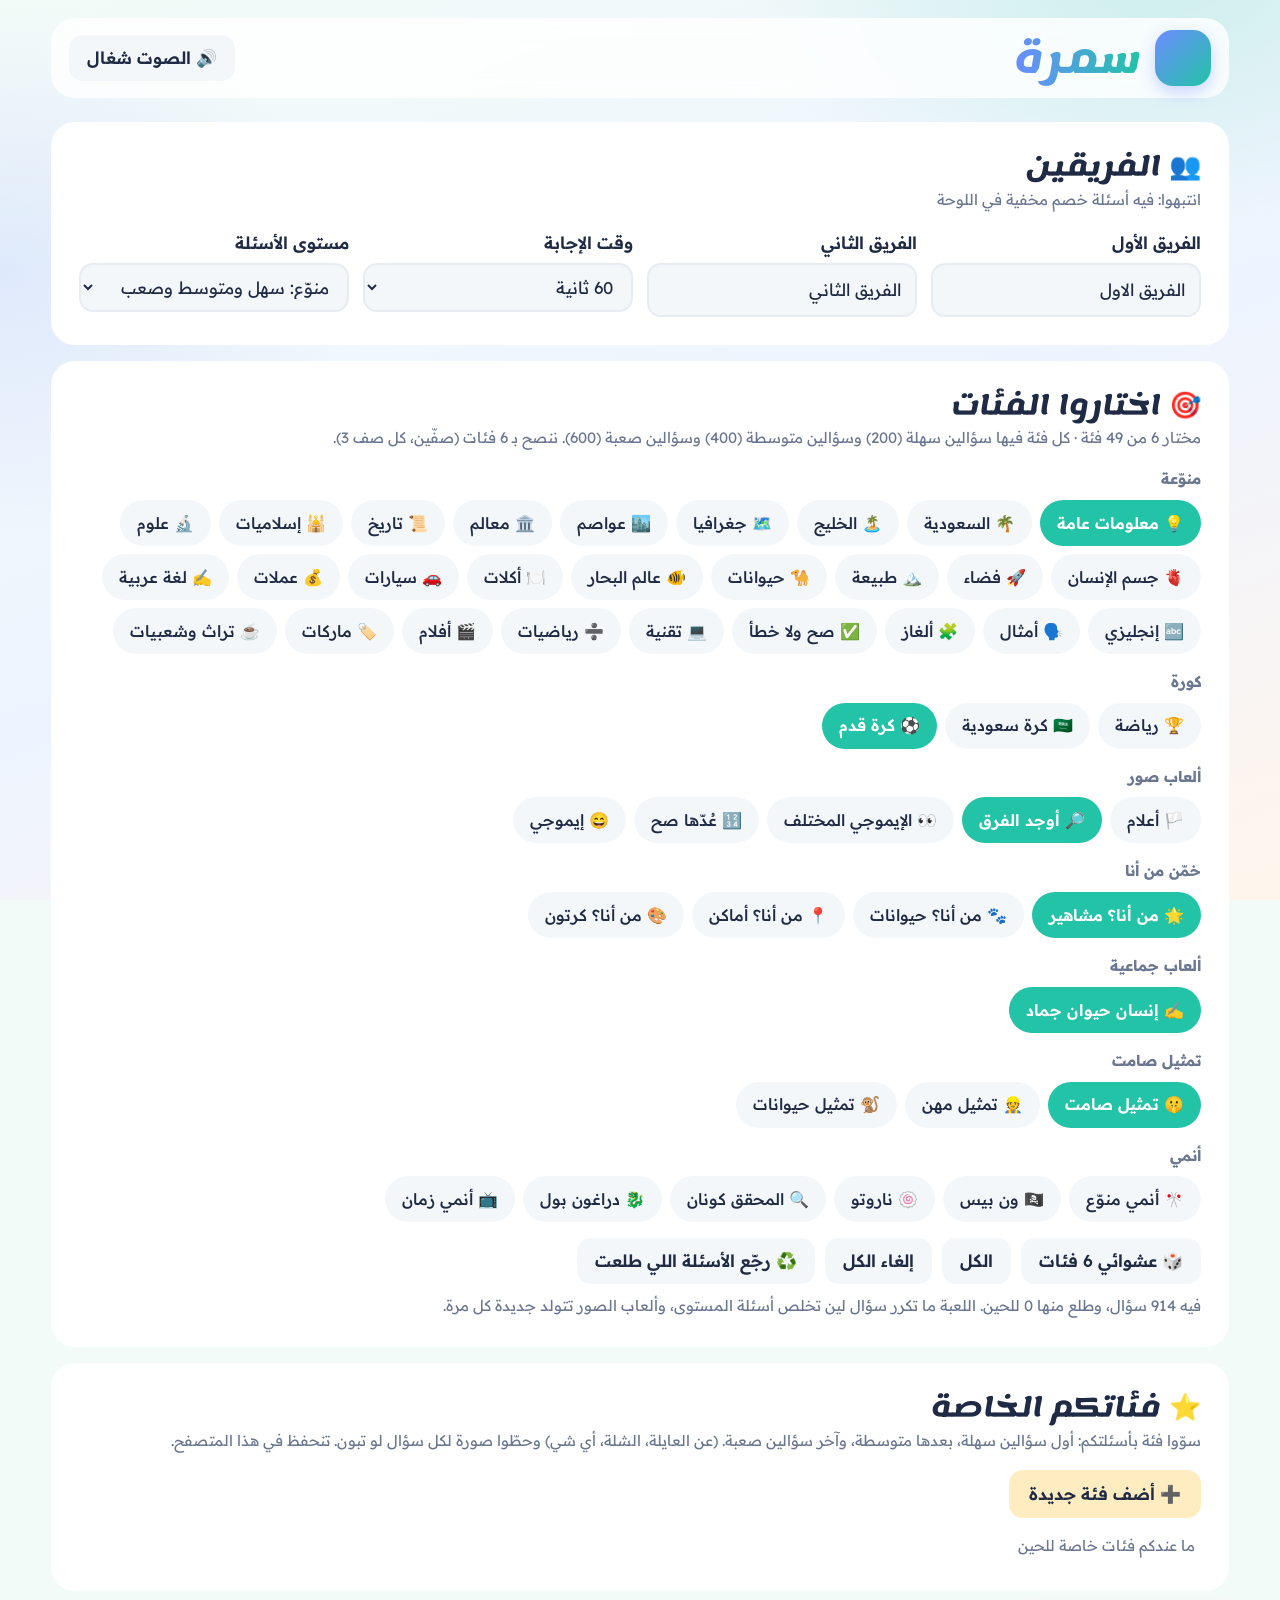
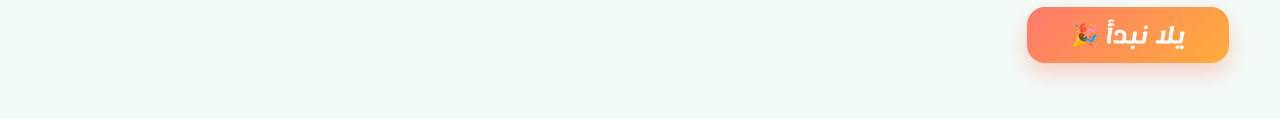
==== index.html @ 72ea4ed2 "Add files via upload" ====
<!DOCTYPE html>
<html lang="ar" dir="rtl">
<head>
<meta charset="utf-8">
<meta name="viewport" content="width=device-width, initial-scale=1">
<title>سمرة</title>
<link rel="preconnect" href="https://fonts.googleapis.com">
<link href="https://fonts.googleapis.com/css2?family=Lemonada:wght@500;600;700&family=Readex+Pro:wght@400;500;600;700&display=swap" rel="stylesheet">
<link rel="stylesheet" href="style.css">
<script src="questions.js"></script>
</head>
<body>
<header>
  <div class="top">
    <div class="logo"><span class="moon" aria-hidden="true"></span><div><h1>سمرة</h1><small></small></div></div>
    <div class="row"><button class="ghost" id="mute">🔊 الصوت شغال</button><button class="ghost hide" id="newBtn">لعبة جديدة</button></div>
  </div>
  
</header>

<main>
  <section id="setup">
    <div class="panel">
      <h2>👥 الفريقين</h2>
      <p class="hint"> انتبهوا: فيه أسئلة خصم مخفية في اللوحة </p>
      <div class="grid3">
        <div><label for="tA">الفريق الأول</label><input type="text" id="tA" value="الفريق الاول" maxlength="24"></div>
        <div><label for="tB">الفريق الثاني</label><input type="text" id="tB" value="الفريق الثاني" maxlength="24"></div>
        <div><label for="tm">وقت الإجابة</label>
          <select id="tm"><option value="30">30 ثانية</option><option value="45">45 ثانية</option><option value="60" selected>60 ثانية</option><option value="90">90 ثانية</option></select></div>
        <div><label for="lv">مستوى الأسئلة</label>
          <select id="lv"><option value="mix" selected>منوّع: سهل ومتوسط وصعب</option><option value="easy">أغلبه سهل (للصغار)</option><option value="hard">أغلبه صعب (للمحترفين)</option></select></div>
      </div>
    </div>
    <div class="panel">
      <h2>🎯 اختاروا الفئات</h2>
      <p class="hint" id="catHint"></p>
      <div id="chips"></div>
      <div class="row" style="margin-top:16px"><button class="soft" id="rnd">🎲 عشوائي 6 فئات</button><button class="soft" id="all">الكل</button><button class="soft" id="none">إلغاء الكل</button><button class="soft" id="resetSeen">♻️ رجّع الأسئلة اللي طلعت</button></div>
      <p class="note" id="seenNote" style="margin:10px 0 0"></p>
    </div>
    <div class="panel">
      <h2>⭐ فئاتكم الخاصة</h2>
      <p class="hint">سوّوا فئة بأسئلتكم: أول سؤالين سهلة، بعدها متوسطة، وآخر سؤالين صعبة.  (عن العايلة، الشلة، أي شي) وحطّوا صورة لكل سؤال لو تبون. تنحفظ في هذا المتصفح.</p>
      <details id="cfWrap"><summary>➕ أضف فئة جديدة</summary>
        <form class="cf" id="cf">
          <div class="grid3">
            <div><label for="cfn">اسم الفئة</label><input type="text" id="cfn" maxlength="24" placeholder="مثلاً: أسئلة العايلة"></div>
            <div><label for="cfe">إيموجي الفئة (اختياري)</label><input type="text" id="cfe" maxlength="4" placeholder="⭐"></div>
          </div>
          <div id="cfRows"></div>
          <div class="row"><button class="go" style="font-size:19px;padding:10px 28px" type="submit">احفظ الفئة</button><span class="note" id="cfErr"></span></div>
        </form>
      </details>
      <div class="mylist" id="mylist"></div>
    </div>
    <div class="row"><button class="go" id="start">يلا نبدأ 🎉</button><span class="note" id="err"></span></div>
  </section>

  <section id="game" class="hide">
    <div class="bar" id="bar"></div>
    <div class="board" id="board"></div>
    <div class="tools"><span id="left"></span><button class="soft" id="finish">🏁 إنهاء اللعبة وإعلان الفائز</button></div>
  </section>

  <section id="end" class="hide end"></section>
</main>

<div class="ov hide" id="ov" role="dialog" aria-modal="true" aria-labelledby="qt"><div class="qbox" id="qbox"></div></div>

<script>
{
const P=[200,200,400,400,600,600];
const LVN=['سهل','متوسط','صعب'];
const LVMAP={mix:[0,0,1,1,2,2],easy:[0,0,0,0,1,1],hard:[1,1,2,2,2,2]};
const COLORS=['--c1','--c2','--c3','--c4','--c5','--c6'];
const GROUPS=['منوّعة','كورة','ألعاب صور','خمّن من أنا','ألعاب جماعية','تمثيل صامت','أنمي','فئاتكم'];
const FIELDS=['إنسان','حيوان','نبات','جماد','بلاد'],FN=[[0,1,3],[0,1,2,3],[0,1,2,3,4]];
const AIDS={dbl:'دبل ×2',steal:'🦹 سرقة',call:'📞 صديق 60ث',search:'🔎 بحث 50ث',two:'جوابين'};
const AIDTIME={call:60,search:50};
const $=id=>document.getElementById(id);
const esc=s=>String(s??'').replace(/[&<>"']/g,c=>({'&':'&amp;','<':'&lt;','>':'&gt;','"':'&quot;',"'":'&#39;'}[c]));
const ls={get(k,d){try{const v=localStorage.getItem(k);return v==null?d:JSON.parse(v)}catch(e){return d}},set(k,v){try{localStorage.setItem(k,JSON.stringify(v));return true}catch(e){return false}},del(k){try{localStorage.removeItem(k)}catch(e){}}};

/* ===== الأصوات (يولّدها المتصفح، ما تحتاج ملفات) ===== */
let AC=null,muted=ls.get('samra-mute',false);
function tone(list){if(muted)return;try{AC=AC||new(window.AudioContext||window.webkitAudioContext)();if(AC.state==='suspended')AC.resume();
  for(const [f,t,d,type='sine',v=.2] of list){const o=AC.createOscillator(),g=AC.createGain(),s=AC.currentTime+t;
    o.type=type;o.frequency.value=f;g.gain.setValueAtTime(0,s);g.gain.linearRampToValueAtTime(v,s+.015);g.gain.exponentialRampToValueAtTime(.001,s+d);
    o.connect(g);g.connect(AC.destination);o.start(s);o.stop(s+d+.05)}}catch(e){}}
const SND={
  pick:[[660,0,.12,'triangle'],[990,.06,.12,'triangle']],
  tick:[[1250,0,.05,'square',.05]],
  steal:[[880,0,.14,'square',.1],[660,.16,.22,'square',.1]],
  out:[[420,0,.25,'sawtooth',.13],[320,.25,.25,'sawtooth',.13],[220,.5,.55,'sawtooth',.13]],
  reveal:[[523,0,.15],[659,.1,.15],[784,.2,.35]],
  ok:[[523,0,.15,'triangle',.25],[659,.12,.15,'triangle',.25],[784,.24,.15,'triangle',.25],[1047,.36,.5,'triangle',.25]],
  no:[[170,0,.55,'sawtooth',.14],[130,.12,.55,'sawtooth',.14]],
  miss:[[220,0,.18,'square',.08]],
  trap:[[300,0,.2,'square',.15],[200,.22,.2,'square',.15],[300,.44,.2,'square',.15],[150,.66,.5,'sawtooth',.15]],
  aid:[[740,0,.1],[988,.08,.25]],
  win:[[523,0,.18,'triangle',.25],[523,.2,.18,'triangle',.25],[523,.4,.18,'triangle',.25],[659,.6,.5,'triangle',.25],[587,1.1,.2,'triangle',.25],[659,1.3,.2,'triangle',.25],[784,1.5,.9,'triangle',.25]]
};
const play=k=>tone(SND[k]);
function muteUI(){$('mute').textContent=muted?'🔇 الصوت طافي':'🔊 الصوت شغال'}
$('mute').onclick=()=>{muted=!muted;ls.set('samra-mute',muted);muteUI();play('pick')};
muteUI();

/* ===== قصاصات الاحتفال ===== */
function confetti(n=90){
  if(matchMedia('(prefers-reduced-motion: reduce)').matches)return;
  const cs=['#ff5a5f','#ffc93c','#12b5a6','#7b5cff','#ff5fae','#2f9bff','#ff9f1c'];
  for(let i=0;i<n;i++){const d=document.createElement('i');d.className='confetti';
    d.style.left=Math.random()*100+'vw';d.style.background=cs[i%cs.length];
    d.style.setProperty('--x',(Math.random()*200-100)+'px');d.style.setProperty('--r',(Math.random()*900-450)+'deg');
    d.style.setProperty('--d',(1.8+Math.random()*1.6)+'s');d.style.animationDelay=Math.random()*.4+'s';
    document.body.appendChild(d);setTimeout(()=>d.remove(),4200)}
}

/* ===== ألعاب الصور (تتولد تلقائياً، ما تتكرر) ===== */
const rng=seed=>()=>{seed|=0;seed=seed+0x6D2B79F5|0;let t=Math.imul(seed^seed>>>15,1|seed);t=t+Math.imul(t^t>>>7,61|t)^t;return((t^t>>>14)>>>0)/4294967296};
const pickR=(r,a)=>a[Math.floor(r()*a.length)];
const shuffleR=(r,a)=>{a=a.slice();for(let i=a.length-1;i>0;i--){const j=Math.floor(r()*(i+1));[a[i],a[j]]=[a[j],a[i]]}return a};
const W=320,H=230;
function place(r,n,sz){const pts=[];let k=0;while(pts.length<n&&k<8000){k++;const s=sz[0]+r()*(sz[1]-sz[0]),x=s/2+4+r()*(W-s-8),y=s/2+4+r()*(H-s-8);
  if(pts.every(p=>Math.hypot(p.x-x,p.y-y)>(p.s+s)/2+2))pts.push({x,y,s})}return pts}
const emo=o=>o.hide?'':`<text x="${o.x.toFixed(1)}" y="${o.y.toFixed(1)}" font-size="${(o.s*(o.k||1)).toFixed(1)}" text-anchor="middle" dominant-baseline="central"${o.rot?` transform="rotate(${o.rot.toFixed(0)} ${o.x.toFixed(1)} ${o.y.toFixed(1)})"`:''}>${o.e}</text>`;
const SCENES=[
  {bg:'#bfe9ff',gr:'#8fd16a',e:['🌳','🌸','🐶','🐱','🎈','🏠','☀️','☁️','🚗','🦋','🍎','⚽','🐦','🌻','🚲','🍄','🐰','🌷']},
  {bg:'#7fd3f0',gr:'#f4d99b',e:['🐠','🐟','🐙','🦀','🐚','⭐','🐳','🦑','🐡','⚓','🐢','🦈','🪼','🐬']},
  {bg:'#ffe7c2',gr:'#f6c98a',e:['🍎','🍌','🍇','🍕','🍩','🧁','☕','🍪','🥕','🍉','🥚','🧀','🍔','🍓','🥐','🍋']},
  {bg:'#2b2253',gr:'#3d3170',e:['🚀','🌙','⭐','🪐','👽','🛸','☄️','🌍','🛰️','✨','👨‍🚀','🌟']},
  {bg:'#fff3d6',gr:'#f2d28c',e:['🐪','🌴','⛺','🦂','🌵','☀️','🦅','🏜️','🐫','🦎','🪨','🐐']}
];
function genDiff(seed,lvl){
  const r=rng(seed),sc=pickR(r,SCENES),c=[{n:10,sz:[36,48],d:3},{n:16,sz:[28,38],d:5},{n:24,sz:[21,29],d:7}][lvl];
  const pts=place(r,c.n+c.d,c.sz),objs=pts.slice(0,c.n).map(p=>({...p,e:pickR(r,sc.e)})),spare=pts.slice(c.n),right=objs.map(o=>({...o}));
  const types=lvl?['gone','swap','add','size']:['gone','swap','add'],diffs=[];
  for(const i of shuffleR(r,objs.map((_,i)=>i)).slice(0,c.d)){
    let t=pickR(r,types),o=right[i];
    if(t==='add'&&spare.length){const p=spare.pop(),n={...p,e:pickR(r,sc.e)};right.push(n);diffs.push({x:p.x,y:p.y,r:p.s*.65+10});continue}
    if(t==='add')t='swap';
    if(t==='gone')o.hide=true;
    else if(t==='size')o.k=r()<.5?1.55:.55;
    else{let e;do{e=pickR(r,sc.e)}while(e===o.e);o.e=e}
    diffs.push({x:o.x,y:o.y,r:o.s*.65+10});
  }
  const svg=(list,side)=>`<svg class="pic" data-side="${side}" viewBox="0 0 ${W} ${H}"><rect width="${W}" height="${H}" fill="${sc.bg}"/><rect y="${H*.72}" width="${W}" height="${H*.28}" fill="${sc.gr}"/>${list.map(emo).join('')}<g class="marks"></g></svg>`;
  return {type:'diff',n:c.d,diffs,L:svg(objs,'L'),R:svg(right,'R')};
}
const ODD=[
  [['🐶','🐱'],['🍎','🍌'],['⚽','🏀'],['🌞','🌙'],['🚗','🚌'],['🐸','🐢'],['🍓','🍇'],['🐟','🐦']],
  [['🍎','🍅'],['😀','😃'],['🐻','🐨'],['🐝','🪰'],['🍊','🍑'],['🚗','🚙'],['🐯','🦁'],['🌸','🌺']],
  [['😀','😄'],['🕐','🕑'],['🙂','🙃'],['😐','😑'],['🔷','🔹'],['🍏','🍐'],['🌑','🌚'],['😊','☺️'],['🐁','🐀']]
];
function genOdd(seed,lvl){const r=rng(seed),pr=shuffleR(r,pickR(r,ODD[lvl])),n=[5,7,9][lvl];return {type:'odd',n,a:pr[0],b:pr[1],idx:Math.floor(r()*n*n)}}
const COUNT=[
  [['⭐','🐟','🌸'],['🍎','🍌','🚗'],['🐶','🐱','🐭'],['🎈','⚽','📚'],['🐥','🌵','🍩']],
  [['🍎','🍅','🍒'],['🐝','🦋','🐞'],['🚗','🚕','🚙'],['🐟','🐠','🐡'],['🌸','🌺','🌷']],
  [['🍎','🍅','🍓','🍒'],['⭐','🌟','✨'],['😀','😃','😄'],['🔴','🟠','🟤'],['🐁','🐀','🐹']]
];
function genCount(seed,lvl){
  const r=rng(seed),set=pickR(r,COUNT[lvl]),c=[{t:[4,8],o:[6,10],sz:[30,40]},{t:[8,13],o:[12,18],sz:[24,32]},{t:[12,18],o:[20,28],sz:[18,25]}][lvl];
  const nt=c.t[0]+Math.floor(r()*(c.t[1]-c.t[0]+1)),no=c.o[0]+Math.floor(r()*(c.o[1]-c.o[0]+1));
  const pts=shuffleR(r,place(r,nt+no,c.sz)),objs=pts.map((p,i)=>({...p,e:i<nt?set[0]:pickR(r,set.slice(1)),rot:r()*50-25,tg:i<nt}));
  const count=objs.filter(o=>o.tg).length;
  return {type:'count',target:set[0],count,objs,svg:`<svg class="pic" viewBox="0 0 ${W} ${H}" style="cursor:default"><rect width="${W}" height="${H}" fill="#fff8ec"/>${objs.map(emo).join('')}<g class="marks"></g></svg>`};
}
const GEN={diff:genDiff,odd:genOdd,count:genCount};

/* ===== الفئات ===== */
let MINE=ls.get('samra-custom',[]),imgs=Array(6).fill(''),SEEN=ls.get('samra-seen',{});
const allCats=()=>CATS.map(c=>({g:'منوّعة',...c})).concat(MINE.map(c=>({...c,g:'فئاتكم',mine:true,L:[c.q.slice(0,2),c.q.slice(2,4),c.q.slice(4,6)]})));
let sel=new Set(['معلومات عامة','كرة قدم','أوجد الفرق','من أنا؟ مشاهير','إنسان حيوان جماد','تمثيل صامت']);
function poolSize(){return CATS.reduce((s,c)=>s+(c.L?c.L.flat().length:0),0)}
function seenUI(){const n=Object.values(SEEN).reduce((s,a)=>s+a.length,0);
  $('seenNote').textContent=`فيه ${poolSize()} سؤال، وطلع منها ${n} للحين. اللعبة ما تكرر سؤال لين تخلص أسئلة المستوى، وألعاب الصور تتولد جديدة كل مرة.`}
$('resetSeen').onclick=()=>{SEEN={};ls.set('samra-seen',SEEN);seenUI();play('pick')};

$('cfRows').innerHTML=P.map((p,i)=>`<div class="qrow"><b>${p}</b>
  <input type="text" id="cq${i}" placeholder="السؤال (${LVN[Math.floor(i/2)]})" aria-label="السؤال ${i+1}">
  <input type="text" id="ca${i}" placeholder="الجواب" aria-label="الجواب ${i+1}">
  <div class="imgpick"><input type="url" id="cu${i}" placeholder="رابط صورة (اختياري)" aria-label="رابط صورة ${i+1}">
  <label class="up" for="cfile${i}" id="cul${i}">📷 من الجهاز</label><input type="file" accept="image/*" id="cfile${i}" data-i="${i}"></div></div>`).join('');
$('cfRows').addEventListener('change',e=>{
  const f=e.target.files&&e.target.files[0];if(!f)return;const i=+e.target.dataset.i;
  const rd=new FileReader();rd.onload=()=>{const im=new Image();im.onload=()=>{
    const k=Math.min(1,800/Math.max(im.width,im.height)),c=document.createElement('canvas');
    c.width=Math.round(im.width*k);c.height=Math.round(im.height*k);c.getContext('2d').drawImage(im,0,0,c.width,c.height);
    imgs[i]=c.toDataURL('image/jpeg',.8);const l=$('cul'+i);l.textContent='✔ تمت';l.classList.add('has')};im.src=rd.result};rd.readAsDataURL(f);
});
$('cf').addEventListener('submit',e=>{
  e.preventDefault();
  const n=$('cfn').value.trim();if(!n){$('cfErr').textContent='اكتبوا اسم الفئة';return}
  if(allCats().some(c=>c.n===n)){$('cfErr').textContent='فيه فئة بنفس الاسم';return}
  const q=[];for(let i=0;i<6;i++){const a=$('cq'+i).value.trim(),b=$('ca'+i).value.trim();
    if(!a||!b){$('cfErr').textContent=`ناقص سؤال أو جواب في سطر ${P[i]} رقم ${i+1}`;return}
    const im=imgs[i]||$('cu'+i).value.trim();q.push(im?[a,b,{src:im}]:[a,b])}
  const next=MINE.concat([{n,e:$('cfe').value.trim()||'⭐',q}]);
  if(!ls.set('samra-custom',next)){$('cfErr').textContent='الصور كبيرة على ذاكرة المتصفح، جرّبوا روابط أو صور أقل';return}
  MINE=next;sel.add(n);$('cf').reset();imgs=Array(6).fill('');
  for(let i=0;i<6;i++){const l=$('cul'+i);l.textContent='📷 من الجهاز';l.classList.remove('has')}
  $('cfErr').textContent='انحفظت ✔';$('cfWrap').open=false;chips();play('ok');
});
$('mylist').addEventListener('click',e=>{const b=e.target.closest('[data-del]');if(!b)return;
  if(b.dataset.armed!=='1'){b.dataset.armed='1';b.textContent='متأكد؟';return}
  const n=b.dataset.del;MINE=MINE.filter(c=>c.n!==n);sel.delete(n);ls.set('samra-custom',MINE);chips()});

function chips(){
  const all=allCats();
  $('chips').innerHTML=GROUPS.map(g=>{const cs=all.filter(c=>c.g===g);if(!cs.length)return'';
    return `<div class="group">${g}</div><div class="chips">${cs.map(c=>`<button class="chip ${c.mine?'mine':''}" data-n="${esc(c.n)}" aria-pressed="${sel.has(c.n)}">${esc(c.e||'')} ${esc(c.n)}</button>`).join('')}</div>`}).join('');
  $('catHint').textContent=`مختار ${all.filter(c=>sel.has(c.n)).length} من ${all.length} فئة · كل فئة فيها سؤالين سهلة (200) وسؤالين متوسطة (400) وسؤالين صعبة (600). ننصح بـ 6 فئات (صفّين، كل صف 3).`;
  $('mylist').innerHTML=MINE.length?MINE.map(c=>`<span>${esc(c.e)} ${esc(c.n)} <button data-del="${esc(c.n)}">حذف</button></span>`).join(''):'<span class="note" style="border:0;background:none">ما عندكم فئات خاصة للحين</span>';
  seenUI();
}
$('chips').addEventListener('click',e=>{const b=e.target.closest('.chip');if(!b)return;const n=b.dataset.n;sel.has(n)?sel.delete(n):sel.add(n);chips();play('pick')});
$('rnd').onclick=()=>{const a=allCats().map(c=>c.n).sort(()=>Math.random()-.5);sel=new Set(a.slice(0,6));chips();play('pick')};
$('all').onclick=()=>{sel=new Set(allCats().map(c=>c.n));chips()};
$('none').onclick=()=>{sel.clear();chips()};

/* ===== سحب الأسئلة بدون تكرار ===== */
function draw(cat,lvl,n){
  const pool=cat.L[lvl]||[],key=cat.n+'|'+lvl;if(!pool.length)return[];
  let seen=SEEN[key]||[],free=pool.map((_,i)=>i).filter(i=>!seen.includes(i));
  if(free.length<n){SEEN[key]=seen=[];free=pool.map((_,i)=>i)}
  free.sort(()=>Math.random()-.5);
  const out=[];for(let j=0;j<n;j++)out.push(free[j%free.length]);
  return out.map(i=>{const x=pool[i],base={lvl,key,i};
    if(cat.type==='act'||cat.type==='letter')return{...base,q:x,a:x};
    if(cat.type==='who')return{...base,clues:x[0].split('|'),a:x[1]};
    return{...base,q:x[0],a:x[1],img:x[2]||null}});
}
function build(cat,mode){
  const lv=LVMAP[mode]||LVMAP.mix;
  if(cat.gen)return lv.map(l=>({lvl:l,gen:cat.gen,seed:Math.floor(Math.random()*2**31)}));
  const need=[0,0,0];lv.forEach(l=>need[l]++);
  const got=[0,1,2].map(l=>{let lvl=l;while(cat.L[lvl]&&!cat.L[lvl].length&&lvl>0)lvl--;return need[l]?draw(cat,lvl,need[l]):[]});
  return lv.map(l=>got[l].shift());
}

/* ===== اللعبة ===== */
let S=null,Q=null,tick=null,editing=-1;
const save=()=>ls.set('samra-state',S);
$('start').onclick=()=>{
  const chosen=allCats().filter(c=>sel.has(c.n));
  if(chosen.length<2){$('err').textContent='اختاروا فئتين على الأقل';return}
  const mode=$('lv').value;
  const cats=chosen.map(c=>({n:c.n,e:c.e,type:c.type||'',items:build(c,mode)}));
  const nm=(id,d)=>$(id).value.trim()||d;
  const slots=[];cats.forEach((c,ci)=>{if(c.type!=='letter')c.items.forEach((it,qi)=>{if(it)slots.push(ci+'-'+qi)})});
  slots.sort(()=>Math.random()-.5);
  const traps=slots.slice(0,Math.max(2,Math.round(slots.length/12)));
  S={teams:[{name:nm('tA','الفريق الأول'),score:0,used:{},dbl:false},{name:nm('tB','الفريق الثاني'),score:0,used:{},dbl:false}],
     cats,done:{},turn:0,time:+$('tm').value,traps,view:'game'};
  ls.set('samra-seen',SEEN);$('err').textContent='';save();play('reveal');confetti(50);show();
};
function show(){
  const v=S?S.view:'setup';
  $('setup').classList.toggle('hide',v!=='setup');$('game').classList.toggle('hide',v!=='game');$('end').classList.toggle('hide',v!=='end');
  $('newBtn').classList.toggle('hide',v==='setup');
  if(v==='setup')chips();else if(v==='game')renderGame();else renderEnd();
}
function teamCard(t,i){
  const on=S.turn===i;
  const name=editing===i?`<input type="text" id="renIn" value="${esc(t.name)}" maxlength="24" aria-label="اسم الفريق">`
    :`<button class="ren" data-ren="${i}" title="اضغط لتغيير الاسم">${esc(t.name)} <small>✏️</small></button>`;
  return `<div class="team ${on?'on':''}" style="--tc:var(--${i?'b':'a'})">
    <div class="nm">${name}${on?'<span class="badge">دوركم</span>':''}</div>
    <div class="sc">${t.score}</div>
    <div class="adj"><button data-adj="${i}" data-d="100" aria-label="زيادة 100">+100</button><button data-adj="${i}" data-d="-100" aria-label="خصم 100">−100</button></div>
    <div class="aids">${Object.keys(AIDS).map(k=>{
      const gone=t.used[k],act=k==='dbl'&&t.dbl,dis=gone||k!=='dbl'||!on;
      return `<button class="aid ${gone?'gone':''} ${act?'act':''}" data-aid="${k}" data-t="${i}" ${dis&&!act?'disabled':''} title="${k==='dbl'?'فعّلوه قبل اختيار السؤال أو داخله':k==='steal'?'يستخدمه الفريق الثاني داخل السؤال':'يُستخدم داخل السؤال'}">${AIDS[k]}</button>`}).join('')}</div>
  </div>`;
}
function renderGame(){
  $('bar').innerHTML=teamCard(S.teams[0],0)+`<div class="turn">الدور على<b>${esc(S.teams[S.turn].name)}</b>اختاروا سؤال 👇</div>`+teamCard(S.teams[1],1);
  $('board').innerHTML=S.cats.map((c,ci)=>`<div class="cat"><h3><i>${esc(c.e||'')}</i>${esc(c.n)}</h3><div class="vals">${
    P.map((p,qi)=>{const it=c.items[qi];return `<button class="v" data-c="${ci}" data-q="${qi}" ${S.done[ci+'-'+qi]||!it?'disabled':''} aria-label="${esc(c.n)} ${p}">${p}<small>${it?LVN[it.lvl]:'—'}</small></button>`}).join('')}</div></div>`).join('');
  const total=S.cats.reduce((s,c)=>s+c.items.filter(Boolean).length,0),n=Object.keys(S.done).length;
  const tl=(S.traps||[]).filter(k=>!S.done[k]).length;
  $('left').textContent=`باقي ${total-n} سؤال من ${total} · فيه ${tl} أسئلة خصم مخفية ⚠️`;
  const ri=$('renIn');if(ri){ri.focus();ri.select();
    const done=ok=>{if(editing<0)return;const v=ri.value.trim();if(ok&&v)S.teams[editing].name=v;editing=-1;save();renderGame()};
    ri.addEventListener('keydown',e=>{if(e.key==='Enter')done(true);if(e.key==='Escape')done(false)});ri.addEventListener('blur',()=>done(true))}
}
$('bar').addEventListener('click',e=>{
  const r=e.target.closest('[data-ren]');if(r){editing=+r.dataset.ren;renderGame();return}
  const a=e.target.closest('[data-adj]');if(a){S.teams[+a.dataset.adj].score+=+a.dataset.d;save();play(+a.dataset.d>0?'pick':'no');renderGame();return}
  const b=e.target.closest('[data-aid]');if(b&&b.dataset.aid==='dbl'){const t=S.teams[+b.dataset.t];t.dbl=!t.dbl;save();if(t.dbl)play('aid');renderGame()}
});
$('board').addEventListener('click',e=>{const b=e.target.closest('.v');if(b&&!b.disabled)openQ(+b.dataset.c,+b.dataset.q)});

function pic(im){
  if(!im)return'';
  if(im.svg)return `<div class="qimg">${(typeof FLAGS!=='undefined'&&FLAGS[im.svg])||''}</div>`;
  if(im.e)return `<div class="qimg emo">${esc(im.e)}</div>`;
  if(im.src)return `<div class="qimg"><img src="${esc(im.src)}" alt="صورة السؤال"></div>`;
  return'';
}
function openQ(ci,qi){
  const c=S.cats[ci],it=c.items[qi],act=c.type==='act';
  if(it.key){SEEN[it.key]=SEEN[it.key]||[];if(!SEEN[it.key].includes(it.i))SEEN[it.key].push(it.i);ls.set('samra-seen',SEEN)}
  const letter=c.type==='letter',trap=(S.traps||[]).includes(ci+'-'+qi);
  Q={ci,qi,it,act,letter,trap,ans:S.turn,stolen:false,started:!act,peek:false,phase:'main',left:S.time,max:S.time,shown:false,paused:false,note:'',hint:1,found:new Set(),hit:-1,
     g:it.gen?GEN[it.gen](it.seed,it.lvl):null};
  $('qbox').style.setProperty('--k',`var(${COLORS[ci%6]})`);
  $('ov').classList.remove('hide');play(trap?'trap':'pick');renderQ();startTick();
}
function startTick(){clearInterval(tick);tick=setInterval(()=>{
  if(!Q||!Q.started||Q.paused||Q.shown||Q.phase==='out')return;
  Q.left--;
  if(Q.left<=0){if(Q.phase==='main'&&!Q.stolen&&!Q.letter){Q.phase='steal';Q.ans=1-S.turn;Q.left=Q.max=20;Q.note='';play('steal')}else{Q.phase='out';Q.left=0;play('out')}renderQ();return}
  if(Q.left<=5)play('tick');
  clockUI();
},1000)}
function statusText(){const a=S.teams[Q.ans];
  return Q.phase==='out'?'خلص الوقت ⏰':Q.stolen?`🦹 ${esc(a.name)} سرقوا السؤال!`:Q.phase==='steal'?`فرصة ${esc(a.name)} يجاوبون`:Q.letter?'الفريقين يكتبون ✍️':Q.act?`${esc(a.name)} يخمّنون`:`دور ${esc(a.name)}`}
function clockUI(){const r=document.querySelector('#qbox .ring');if(!r)return;
  r.style.setProperty('--p',Q.max?Q.left/Q.max*100:0);r.classList.toggle('low',Q.left<=5);r.firstElementChild.textContent=Q.left}
function marks(){
  if(!Q.g)return;const g=Q.g;
  if(g.type==='diff')document.querySelectorAll('#qbox svg.pic .marks').forEach(m=>{
    m.innerHTML=g.diffs.map((d,i)=>Q.found.has(i)||Q.shown?`<circle class="found ${Q.found.has(i)?'':'all'}" cx="${d.x}" cy="${d.y}" r="${d.r}"/>`:'').join('')});
  if(g.type==='count'&&Q.shown){const m=document.querySelector('#qbox svg.pic .marks');if(m)m.innerHTML=g.objs.filter(o=>o.tg).map(o=>`<circle class="found" cx="${o.x}" cy="${o.y}" r="${o.s*.62}"/>`).join('')}
}
function picBody(){
  const g=Q.g;
  if(g.type==='diff')return `<div class="pics"><figure><figcaption>الصورة الأولى</figcaption>${g.L}</figure><figure><figcaption>الصورة الثانية</figcaption>${g.R}</figure></div>
    <div class="note">لقيتوا <b>${Q.found.size}</b> من ${g.n} · اضغطوا على مكان الفرق في أي صورة</div>`;
  if(g.type==='odd'){const fs=[44,32,24][Q.it.lvl];
    return `<div class="oddgrid" style="grid-template-columns:repeat(${g.n},1fr);--fs:clamp(16px,${fs/6}vw,${fs}px)">${Array.from({length:g.n*g.n},(_,i)=>`<button data-cell="${i}" class="${(Q.hit===i||Q.shown)&&i===g.idx?'hit':''}" aria-label="خانة ${i+1}">${i===g.idx?g.b:g.a}</button>`).join('')}</div>`}
  if(g.type==='count')return `<div class="countbox">${g.svg}</div>`;
  return'';
}
function renderQ(){
  const c=S.cats[Q.ci],it=Q.it,p=P[Q.qi],T=S.turn,t=S.teams[T],g=Q.g;
  const who=Q.ans,A=S.teams[who],O=1-who,live=Q.phase!=='out'&&!Q.shown;
  const dblNote=S.teams.map(x=>x.dbl?` · ${esc(x.name)} مفعّلين الدبل (${p*2})`:'').join('');
  const aidBtns=['dbl','call','search','two'].map(k=>`<button class="aid ${A.used[k]?'gone':''} ${k==='dbl'&&A.dbl?'act':''}" style="--tc:var(--${who?'b':'a'})" data-qa="${k}" ${A.used[k]||A.dbl&&k==='dbl'||!live?'disabled':''}>${AIDS[k]}</button>`).join('')
    +(Q.phase==='main'&&!Q.stolen&&live?`<button class="aid ${S.teams[O].used.steal?'gone':''}" style="--tc:var(--${O?'b':'a'})" data-qa="steal" ${S.teams[O].used.steal?'disabled':''}>🦹 ${esc(S.teams[O].name)} يسرقون</button>`:'');
  let qtext,body='',ans=it.a;
  if(Q.act)qtext=Q.shown?'الكلمة كانت':`واحد من «${esc(t.name)}» يمثّل بدون ولا كلمة، والباقين يخمّنون 🤫`;
  else if(Q.letter){const f=FN[it.lvl];qtext='اكتبوا بسرعة كلمات تبدأ بحرف:';
    body=`<div class="letter">${esc(it.q)}</div><div class="fields">${f.map(i=>`<span>${FIELDS[i]}</span>`).join('')}</div>`;
    if(Q.shown){const ex=(typeof LETTERS!=='undefined'&&LETTERS[it.q])||[];body+=`<div class="examples">${f.map(i=>`<div><small>${FIELDS[i]}</small><b>${esc(ex[i]||'—')}</b></div>`).join('')}</div>`}
    ans='الأكثر كلمات صحيحة ياخذ النقاط'}
  else if(it.clues){qtext='خمّنوا من أنا؟';body=`<ol class="clues">${it.clues.slice(0,Q.shown?it.clues.length:Q.hint).map((x,i)=>`<li><b>${i+1}.</b>${esc(x)}</li>`).join('')}</ol>`}
  else if(g){qtext=g.type==='diff'?`أوجدوا الـ ${g.n} فروق بين الصورتين 🔎`:g.type==='odd'?'وين الإيموجي المختلف؟ 👀':`كم ${g.target} في الصورة؟`;
    body=picBody();ans=g.type==='diff'?`${g.n} فروق (معلّمة بالدوائر)`:g.type==='odd'?`${g.b} في الصف ${Math.floor(g.idx/g.n)+1}، الخانة ${g.idx%g.n+1}`:`${g.count} × ${g.target}`}
  else{qtext=esc(it.q);body=pic(it.img)}
  let mid;
  if(Q.shown)mid=`<div class="ans">${esc(ans)}</div>`;
  else if(!Q.started)mid=`${Q.peek?`<div class="secret">${esc(it.q)}</div>`:''}
     <div class="btns"><button class="peek" id="peek">${Q.peek?'🙈 خبّ الكلمة':'👀 شوف الكلمة (للممثل بس)'}</button><button class="show" id="go">🎬 ابدأ التمثيل</button></div>`;
  else mid=`<div class="clock"><div class="ring ${Q.left<=5?'low':''}" style="--p:${Q.max?Q.left/Q.max*100:0};--c:var(--${who?'b':'a'})"><span>${Q.left}</span></div>
       <div><div class="who">${statusText()}</div><div class="note">${esc(Q.note)||'إذا ما جاوبوا، تنتقل الفرصة للفريق الثاني 20 ثانية'}</div></div></div>
     <div class="btns">${it.clues&&Q.hint<it.clues.length?'<button class="peek" id="hint">💡 تلميح زيادة</button>':''}${Q.act||Q.letter?'':aidBtns}<button class="soft" id="pause">${Q.paused?'▶️ كمّل الوقت':'⏸️ وقّف الوقت'}</button>${Q.phase==='main'&&!Q.stolen&&!Q.letter?'<button class="soft" id="skip">انتقل للفريق الثاني</button>':''}</div>`;
  $('qbox').innerHTML=`
   <div class="qhead"><span>${esc(c.e||'')} ${esc(c.n)}<span class="lvl">${LVN[it.lvl]}</span>${dblNote}</span><span class="pts">${p}</span></div>
   ${Q.trap?`<div class="trap">⚠️ سؤال خصم! إذا ما جاوبتوا ينخصم منكم ${S.teams[loser()].dbl?p*2:p}</div>`:''}
   <div class="qbody">
     <div class="qtext" id="qt">${qtext}</div>
     ${body}
     ${mid}
     <div class="btns">${Q.shown?
       `<button class="award" style="background:var(--a)" data-win="0">صح لـ ${esc(S.teams[0].name)} +${S.teams[0].dbl?p*2:p}</button>
        <button class="award" style="background:var(--b)" data-win="1">صح لـ ${esc(S.teams[1].name)} +${S.teams[1].dbl?p*2:p}</button>
        <button class="soft" data-win="-1">ما أحد جاوب${penalized()?` (−${S.teams[loser()].dbl?p*2:p} من ${esc(S.teams[loser()].name)})`:''}</button>`:
       Q.started?`<button class="show" id="reveal">${Q.act?'اكشف الكلمة':'أظهر الإجابة'}</button>`:''}</div>
   </div>`;
  marks();
}
function loser(){return Q&&Q.stolen?Q.ans:S.turn}
function penalized(){return Q&&(Q.trap||Q.stolen)}
function svgPoint(svg,e){const pt=svg.createSVGPoint();pt.x=e.clientX;pt.y=e.clientY;return pt.matrixTransform(svg.getScreenCTM().inverse())}
$('qbox').addEventListener('click',e=>{
  if(!Q)return;const t=S.teams[S.turn],id=e.target.closest('button')?.id;
  if(Q.g&&!Q.shown){
    const sv=e.target.closest('svg.pic');
    if(sv&&Q.g.type==='diff'){const p=svgPoint(sv,e);
      const i=Q.g.diffs.findIndex((d,k)=>!Q.found.has(k)&&Math.hypot(d.x-p.x,d.y-p.y)<=d.r+4);
      if(i>=0){Q.found.add(i);play(Q.found.size===Q.g.n?'ok':'aid');if(Q.found.size===Q.g.n)confetti(40);renderQ()}else play('miss');return}
    const cell=e.target.closest('[data-cell]');
    if(cell&&Q.g.type==='odd'){const i=+cell.dataset.cell;if(i===Q.g.idx){Q.hit=i;play('ok');confetti(40);renderQ()}else{play('miss');cell.classList.remove('miss');void cell.offsetWidth;cell.classList.add('miss')}return}
  }
  if(id==='peek'){Q.peek=!Q.peek;renderQ();return}
  if(id==='go'){Q.started=true;Q.peek=false;play('reveal');renderQ();return}
  if(id==='hint'){Q.hint++;play('aid');renderQ();return}
  if(id==='reveal'){Q.shown=true;play('reveal');renderQ();return}
  if(id==='pause'){Q.paused=!Q.paused;renderQ();return}
  if(id==='skip'){Q.phase='steal';Q.ans=1-S.turn;Q.left=Q.max=20;Q.note='';play('steal');renderQ();return}
  const qa=e.target.closest('[data-qa]');
  if(qa&&!qa.disabled){const k=qa.dataset.qa,A=S.teams[Q.ans];play('aid');
    if(k==='steal'){const O=1-Q.ans;S.teams[O].used.steal=true;Q.stolen=true;Q.ans=O;Q.left=Q.max=S.time;Q.paused=false;
      Q.note='إذا جاوبوا غلط ينخصم منهم 😬';play('steal')}
    else if(k==='dbl'){A.dbl=true;A.used.dbl=true;Q.note=`${A.name} دبّلوا! الصح ×2${penalized()?' والغلط ×2':''}`}
    else if(AIDTIME[k]){A.used[k]=true;Q.left=Q.max=AIDTIME[k];Q.paused=false;Q.note=k==='call'?'📞 اتصال بصديق: عندكم 60 ثانية':'🔎 بحث: عندكم 50 ثانية تدورون'}
    else{A.used[k]=true;Q.note='مسموح لكم بجوابين لهالسؤال'}
    save();renderQ();return}
  const w=e.target.closest('[data-win]');
  if(w){const i=+w.dataset.win,p=P[Q.qi];
    if(i>=0){S.teams[i].score+=S.teams[i].dbl?p*2:p;play('ok');confetti()}
    else{if(penalized()){const L=S.teams[loser()];L.score-=L.dbl?p*2:p}play('no')}
    S.teams.forEach(x=>{if(x.dbl){x.dbl=false;x.used.dbl=true}});
    S.done[Q.ci+'-'+Q.qi]=1;S.turn=1-S.turn;Q=null;clearInterval(tick);$('ov').classList.add('hide');
    const total=S.cats.reduce((s,c)=>s+c.items.filter(Boolean).length,0);
    if(Object.keys(S.done).length>=total){S.view='end';setTimeout(()=>{play('win');confetti(160)},600)}
    save();show()}
});
document.addEventListener('keydown',e=>{if(Q&&Q.started&&e.key===' '&&!Q.shown&&!['BUTTON','INPUT'].includes(document.activeElement.tagName)){e.preventDefault();Q.shown=true;play('reveal');renderQ()}});

function renderEnd(){
  const [a,b]=S.teams,tie=a.score===b.score,w=a.score>b.score?a:b;
  $('end').innerHTML=`<div style="font-size:24px;color:var(--mute);font-weight:700">انتهت السمرة 🌙</div>
   <h2>${tie?'تعادل! 🤝':'🏆 الفايز: '+esc(w.name)}</h2>
   <div class="final"><span style="color:var(--a)">${esc(a.name)}: ${a.score}</span><span style="color:var(--b)">${esc(b.name)}: ${b.score}</span></div>
   <div class="btns"><button class="go" id="again">جولة ثانية بأسئلة جديدة 🔁</button><button class="soft" id="back">رجوع للوحة</button></div>`;
}
function toSetup(){if(S){$('tA').value=S.teams[0].name;$('tB').value=S.teams[1].name;sel=new Set(S.cats.map(c=>c.n))}
  S=null;ls.del('samra-state');clearInterval(tick);Q=null;$('ov').classList.add('hide');show()}
$('end').addEventListener('click',e=>{
  const id=e.target.closest('button')?.id;
  if(id==='again')toSetup();
  if(id==='back'){S.view='game';save();show()}
});
$('finish').onclick=()=>{S.view='end';save();play('win');confetti(160);show()};
let armed=false;
$('newBtn').onclick=()=>{
  if(!armed){armed=true;$('newBtn').textContent='متأكد؟ اضغط مرة ثانية';setTimeout(()=>{armed=false;$('newBtn').textContent='لعبة جديدة'},3000);return}
  armed=false;$('newBtn').textContent='لعبة جديدة';toSetup();
};

const saved=ls.get('samra-state',null);
if(saved&&saved.teams&&Array.isArray(saved.cats)&&saved.cats[0]&&saved.cats[0].items)S=saved;
show();
}
</script>
</body>
</html>
---- style.css ----
/* =========================================================
   سمرة — ملف التصميم
   الألوان كلها هنا في :root، غيّرها على كيفك
   ========================================================= */
:root{
  color-scheme:light dark;
  --bg:light-dark(#f3fbf8,#0f1a22);
  --bg2:light-dark(#eef4ff,#131f2c);
  --bg3:light-dark(#fff5ec,#1a1b26);
  --card:light-dark(#ffffff,#1b2734);
  --soft:light-dark(#f4f7fa,#243241);
  --ink:light-dark(#1f2a44,#eef4fa);
  --mute:light-dark(#6b7790,#9fb0c3);
  --line:light-dark(#e6ecf2,#2d3d4e);
  --shadow:light-dark(0 10px 30px rgba(31,42,68,.08),0 10px 30px rgba(0,0,0,.35));
  /* ألوان الفئات (تتكرر بالترتيب) */
  --c1:#ff7a6b; --c2:#ffad3b; --c3:#22c3a6; --c4:#6c8cff; --c5:#f06bb0; --c6:#35b6f0;
  /* ألوان الفريقين */
  --a:#ff6b5e; --b:#1fb3a0;
  --sun:#ffc94a; --warn:#ff4d6d;
  --font:"Readex Pro","Segoe UI",Tahoma,sans-serif;
  --title:"Lemonada","Readex Pro",sans-serif;
}
:root[data-theme=light]{color-scheme:light}
:root[data-theme=dark]{color-scheme:dark}

*{box-sizing:border-box;min-width:0}
html{background:var(--bg)}
body{
  margin:0;color:var(--ink);font:17px/1.65 var(--font);overflow-x:clip;min-height:100vh;
  background:
    radial-gradient(600px 400px at 90% -5%,color-mix(in srgb,var(--c3) 18%,transparent),transparent 70%),
    radial-gradient(500px 380px at 0% 30%,color-mix(in srgb,var(--c4) 14%,transparent),transparent 70%),
    radial-gradient(600px 420px at 60% 110%,color-mix(in srgb,var(--c2) 16%,transparent),transparent 70%),
    linear-gradient(160deg,var(--bg),var(--bg2) 55%,var(--bg3));
  background-attachment:fixed;
}
h1,h2,h3{font-family:var(--title);line-height:1.3;margin:0;font-weight:700}
button,input,select{font:inherit;color:inherit}
button{cursor:pointer;border:0;border-radius:14px;min-height:46px;padding:8px 18px;font-weight:600}
button:focus-visible,input:focus-visible,select:focus-visible,summary:focus-visible{outline:3px solid var(--c4);outline-offset:3px}
button:disabled{cursor:not-allowed;opacity:.45}
.hide{display:none!important}

/* ---------- الهيدر ---------- */
header{max-width:1320px;margin:0 auto;padding:18px max(4vw,16px) 0}
.top{display:flex;align-items:center;justify-content:space-between;gap:12px;flex-wrap:wrap;background:color-mix(in srgb,var(--card) 80%,transparent);backdrop-filter:blur(10px);border-radius:24px;padding:12px 18px;box-shadow:var(--shadow)}
.logo{display:flex;align-items:center;gap:14px}
.moon{width:56px;height:56px;border-radius:18px;display:grid;place-items:center;font-size:30px;background:linear-gradient(135deg,var(--c4),var(--c3));box-shadow:0 6px 16px color-mix(in srgb,var(--c4) 35%,transparent)}
.logo h1{font-size:clamp(28px,4vw,38px);background:linear-gradient(90deg,var(--c4),var(--c3));-webkit-background-clip:text;background-clip:text;color:transparent;line-height:1.4}
.top small{display:block;color:var(--mute);font-size:15px;margin-top:-4px}
.ghost{background:var(--soft);color:var(--ink)}
.ghost:hover{background:var(--line)}
.bunting{display:none}

main{max-width:1320px;margin:0 auto;padding:24px max(4vw,16px) 56px}

/* ---------- شاشة البداية ---------- */
.panel{background:var(--card);border-radius:24px;padding:clamp(18px,3vw,28px);margin-bottom:16px;box-shadow:var(--shadow)}
.panel h2{font-size:clamp(20px,2.6vw,26px);margin-bottom:4px}
.hint{color:var(--mute);font-size:15px;margin:0 0 16px}
.grid3{display:grid;grid-template-columns:repeat(auto-fit,minmax(min(240px,100%),1fr));gap:14px}
label{display:block;font-weight:600;margin-bottom:6px}
input[type=text],input[type=url],select{width:100%;font-size:17px;padding:11px 14px;border:2px solid var(--line);border-radius:14px;background:var(--soft)}
.group{margin:16px 0 8px;font-weight:700;color:var(--mute);font-size:15px}
.chips{display:flex;flex-wrap:wrap;gap:8px}
.chip{background:var(--soft);border:2px solid transparent;font-size:16px;padding:7px 15px;border-radius:999px;font-weight:500}
.chip:hover{border-color:var(--line)}
.chip[aria-pressed=true]{background:var(--c3);color:#fff;font-weight:600}
.chip.mine{border:2px dashed var(--line)}
.row{display:flex;gap:10px;align-items:center;flex-wrap:wrap}
.go{background:linear-gradient(135deg,var(--c1),var(--c2));color:#fff;font-family:var(--title);font-size:22px;padding:10px 44px;border-radius:18px;box-shadow:0 10px 22px color-mix(in srgb,var(--c1) 35%,transparent);transition:transform .15s}
.go:hover{transform:translateY(-2px)}
.soft{background:var(--soft)}
.soft:hover{background:var(--line)}
summary{cursor:pointer;display:inline-block;background:color-mix(in srgb,var(--sun) 35%,var(--card));border-radius:14px;padding:10px 20px;font-weight:600;list-style:none}
summary::-webkit-details-marker{display:none}
.cf{display:grid;gap:12px;margin-top:16px}
.qrow{display:grid;grid-template-columns:64px minmax(0,2fr) minmax(0,1.2fr) minmax(0,1.4fr);gap:8px;align-items:center;padding:8px 0;border-top:1px solid var(--line)}
.qrow b{color:var(--c1);font-family:var(--title);font-size:18px}
.imgpick{display:flex;gap:6px;align-items:center}
.imgpick input[type=file]{display:none}
.up{min-height:46px;padding:6px 10px;font-size:14px;background:var(--soft);white-space:nowrap;margin:0;display:grid;place-items:center;border-radius:14px;cursor:pointer}
.up.has{background:var(--sun);color:#1f2a44}
.mylist{display:flex;flex-wrap:wrap;gap:8px;margin-top:12px}
.mylist span{background:var(--soft);border-radius:999px;padding:4px 6px 4px 14px;display:inline-flex;gap:8px;align-items:center}
.mylist button{min-height:32px;padding:2px 12px;font-size:13px;background:var(--card)}
.note{color:var(--mute);font-size:15px}

/* ---------- شريط الفريقين ---------- */
.bar{display:grid;grid-template-columns:minmax(0,1fr) auto minmax(0,1fr);gap:14px;align-items:stretch;margin-bottom:20px}
.team{background:var(--card);border-radius:24px;padding:14px 18px;display:grid;gap:6px;box-shadow:var(--shadow);border:3px solid transparent;transition:border-color .25s,transform .25s}
.team.on{border-color:var(--tc);transform:translateY(-3px)}
.team .nm{color:var(--tc);display:flex;justify-content:space-between;gap:8px;align-items:center}
.ren{background:none;color:inherit;padding:2px 4px;min-height:40px;font-family:var(--title);font-size:20px;font-weight:700;text-align:start;border-radius:10px}
.ren:hover{background:var(--soft)}
.ren small{font-size:13px;opacity:.6}
.nm input{font-size:18px;padding:6px 10px;border:2px solid var(--tc);border-radius:12px;background:var(--soft);width:100%}
.sc{font-family:var(--title);font-size:clamp(34px,5vw,50px);line-height:1.2;font-weight:700;font-variant-numeric:tabular-nums}
.adj{display:flex;gap:6px}
.adj button{min-height:36px;padding:2px 14px;background:var(--soft);font-size:15px}
.aids{display:flex;gap:5px;flex-wrap:wrap}
.aid{background:color-mix(in srgb,var(--tc) 10%,var(--card));color:var(--tc);border:2px solid color-mix(in srgb,var(--tc) 45%,transparent);font-size:14px;padding:4px 10px;min-height:38px;font-weight:600}
.aid.act{background:var(--tc);color:#fff}
.aid.gone{opacity:.35;text-decoration:line-through}
.turn{display:grid;place-items:center;text-align:center;font-weight:500;padding:0 6px;font-size:15px;color:var(--mute)}
.turn b{display:block;font-family:var(--title);font-size:20px;color:var(--ink)}
.badge{font-size:13px;background:var(--tc);color:#fff;border-radius:999px;padding:2px 12px;white-space:nowrap;font-weight:600}

/* ---------- اللوحة: 3 فئات في كل صف ---------- */
.board{display:grid;grid-template-columns:repeat(3,minmax(0,1fr));gap:16px}
.cat{--k:var(--c1);background:var(--card);border-radius:24px;overflow:hidden;display:flex;flex-direction:column;box-shadow:var(--shadow)}
.cat:nth-child(6n+2){--k:var(--c2)}.cat:nth-child(6n+3){--k:var(--c3)}.cat:nth-child(6n+4){--k:var(--c4)}
.cat:nth-child(6n+5){--k:var(--c5)}.cat:nth-child(6n+6){--k:var(--c6)}
.cat h3{background:linear-gradient(135deg,var(--k),color-mix(in srgb,var(--k) 70%,#fff));color:#fff;font-size:20px;padding:12px;display:flex;align-items:center;justify-content:center;gap:10px;text-shadow:0 1px 2px rgba(0,0,0,.12)}
.cat h3 i{font-style:normal;font-size:26px;line-height:1}
.vals{display:grid;grid-template-columns:repeat(2,1fr);gap:8px;padding:12px}
.v{display:grid;place-items:center;line-height:1.15;padding:6px 4px;min-height:54px;border-radius:14px;
   background:color-mix(in srgb,var(--k) 11%,var(--card));color:color-mix(in srgb,var(--k) 78%,var(--ink));
   font-family:var(--title);font-size:21px;font-weight:700;font-variant-numeric:tabular-nums;transition:transform .15s,background .15s,color .15s}
.v small{display:block;font-family:var(--font);font-size:12px;font-weight:500;opacity:.8}
.v:hover:not(:disabled){background:var(--k);color:#fff;transform:translateY(-2px)}
.v:disabled{background:var(--soft);color:var(--mute);opacity:.55}
.tools{display:flex;justify-content:space-between;gap:10px;flex-wrap:wrap;margin-top:20px;color:var(--mute);font-size:15px;align-items:center}

/* ---------- نافذة السؤال ---------- */
.ov{position:fixed;inset:0;background:color-mix(in srgb,#0f1a22 55%,transparent);backdrop-filter:blur(6px);display:grid;place-items:center;padding:16px;z-index:9;overflow:auto}
.qbox{--k:var(--c4);background:var(--card);width:min(980px,100%);border-radius:28px;overflow:hidden;box-shadow:0 30px 80px rgba(15,26,34,.3);animation:pop .3s cubic-bezier(.3,1.4,.6,1)}
@keyframes pop{from{transform:scale(.9);opacity:0}}
.qhead{background:linear-gradient(135deg,var(--k),color-mix(in srgb,var(--k) 70%,#fff));color:#fff;display:flex;justify-content:space-between;gap:10px;align-items:center;padding:12px 22px;font-weight:600;font-size:18px;flex-wrap:wrap}
.qhead .pts{font-family:var(--title);font-size:26px;background:rgba(255,255,255,.22);border-radius:14px;padding:0 14px}
.lvl{display:inline-block;font-size:14px;border-radius:999px;padding:1px 12px;background:rgba(255,255,255,.25);margin-inline-start:8px}
.trap{background:var(--warn);color:#fff;text-align:center;font-family:var(--title);font-size:clamp(18px,2.4vw,24px);padding:8px;animation:flash 1s ease-in-out 3}
@keyframes flash{50%{filter:brightness(1.35)}}
.qbody{padding:clamp(20px,4vw,38px);display:grid;gap:20px;text-align:center}
.qtext{font-family:var(--title);font-size:clamp(24px,3.8vw,40px);font-weight:700;line-height:1.6;text-wrap:balance}
.qimg{display:grid;place-items:center}
.qimg img,.qimg svg{max-width:min(100%,560px);max-height:38vh;border-radius:16px;border:1px solid var(--line)}
.qimg svg{width:min(100%,420px);height:auto}
.emo{font-size:clamp(50px,9vw,96px);line-height:1.25}
.ans{font-family:var(--title);font-size:clamp(22px,3.4vw,36px);font-weight:700;background:color-mix(in srgb,var(--sun) 22%,var(--card));border:2px dashed var(--sun);border-radius:20px;padding:14px}
.secret{font-family:var(--title);font-size:clamp(32px,6vw,60px);font-weight:700;color:var(--k);background:color-mix(in srgb,var(--k) 10%,var(--card));border-radius:20px;padding:18px}
.clock{display:flex;gap:18px;align-items:center;justify-content:center;flex-wrap:wrap}
.ring{--p:100;--c:var(--a);width:96px;height:96px;border-radius:50%;background:conic-gradient(var(--c) calc(var(--p)*1%),var(--soft) 0);display:grid;place-items:center}
.ring span{width:76px;height:76px;border-radius:50%;background:var(--card);display:grid;place-items:center;font-family:var(--title);font-size:30px;font-weight:700;font-variant-numeric:tabular-nums}
.ring.low span{color:var(--warn);animation:beat .5s infinite alternate}
@keyframes beat{to{transform:scale(1.1)}}
.who{font-family:var(--title);font-weight:700;font-size:20px}
.btns{display:flex;gap:10px;justify-content:center;flex-wrap:wrap}
.show{background:var(--sun);color:#1f2a44;font-size:19px;padding:12px 32px}
.award{color:#fff;font-size:18px;padding:12px 24px}
.peek{background:var(--c4);color:#fff;font-size:18px;padding:12px 26px}

/* ---------- خمّن من أنا ---------- */
.clues{list-style:none;margin:0 auto;padding:0;display:grid;gap:10px;width:min(640px,100%)}
.clues li{background:color-mix(in srgb,var(--k) 9%,var(--card));border-radius:16px;padding:12px 16px;font-size:clamp(19px,2.6vw,26px);font-weight:500;animation:pop .3s}
.clues li b{color:var(--k);margin-inline-end:8px}

/* ---------- إنسان حيوان جماد ---------- */
.letter{width:clamp(120px,18vw,170px);aspect-ratio:1;margin:0 auto;border-radius:36px;display:grid;place-items:center;font-family:var(--title);font-size:clamp(70px,11vw,110px);color:#fff;background:linear-gradient(135deg,var(--k),color-mix(in srgb,var(--k) 65%,#fff));box-shadow:0 14px 30px color-mix(in srgb,var(--k) 35%,transparent);line-height:1}
.fields{display:flex;flex-wrap:wrap;gap:8px;justify-content:center}
.fields span{background:var(--soft);border-radius:999px;padding:6px 16px;font-weight:600;font-size:18px}
.examples{display:grid;grid-template-columns:repeat(auto-fit,minmax(120px,1fr));gap:8px;width:min(720px,100%);margin:0 auto}
.examples div{background:var(--soft);border-radius:14px;padding:8px}
.examples small{display:block;color:var(--mute);font-size:13px}
.examples b{font-size:20px}

/* ---------- ألعاب الصور ---------- */
.pics{display:grid;grid-template-columns:1fr 1fr;gap:12px}
.pics figure{margin:0;display:grid;gap:4px}
.pics figcaption{font-size:14px;color:var(--mute)}
svg.pic{width:100%;height:auto;border-radius:18px;border:1px solid var(--line);cursor:crosshair;touch-action:manipulation;display:block}
svg.pic text{user-select:none}
.found{fill:none;stroke:#ff2e63;stroke-width:4}
.found.all{stroke:var(--sun);stroke-dasharray:6 4}
.oddgrid{display:grid;gap:4px;margin:0 auto;width:min(540px,100%)}
.oddgrid button{aspect-ratio:1;min-height:0;padding:0;background:var(--soft);border-radius:10px;font-size:var(--fs,32px);line-height:1;display:grid;place-items:center}
.oddgrid button.hit{background:var(--sun);transform:scale(1.15)}
.oddgrid button.miss{animation:shake .35s}
@keyframes shake{25%{transform:translateX(-5px)}75%{transform:translateX(5px)}}
.countbox{width:min(640px,100%);margin:0 auto}

/* ---------- النهاية والقصاصات ---------- */
.end{text-align:center;padding:clamp(30px,6vw,70px) 16px;background:var(--card);border-radius:28px;box-shadow:var(--shadow)}
.end h2{font-size:clamp(34px,6vw,58px);background:linear-gradient(90deg,var(--c1),var(--c2));-webkit-background-clip:text;background-clip:text;color:transparent;margin:10px 0;line-height:1.5}
.final{display:flex;gap:24px;justify-content:center;flex-wrap:wrap;margin:20px 0;font-family:var(--title);font-size:22px}
.confetti{position:fixed;top:-20px;width:10px;height:16px;border-radius:3px;z-index:20;pointer-events:none;animation:fall var(--d,2.4s) ease-in forwards}
@keyframes fall{to{transform:translate(var(--x,0),110vh) rotate(var(--r,540deg));opacity:.9}}

/* ---------- الجوال ---------- */
@media(max-width:760px){.board{grid-template-columns:repeat(2,minmax(0,1fr))}.qrow{grid-template-columns:48px minmax(0,1fr)}.qrow>*:nth-child(n+3){grid-column:2}}
@media(max-width:600px){
  .bar{grid-template-columns:1fr 1fr}.turn{grid-column:1/-1;grid-row:1}
  .team{padding:10px}.ren{font-size:16px}.v{font-size:18px}.pics{grid-template-columns:1fr}
}
@media(max-width:420px){.board{grid-template-columns:1fr}}
@media(prefers-reduced-motion:reduce){*{transition:none!important;animation:none!important}.confetti{display:none}}
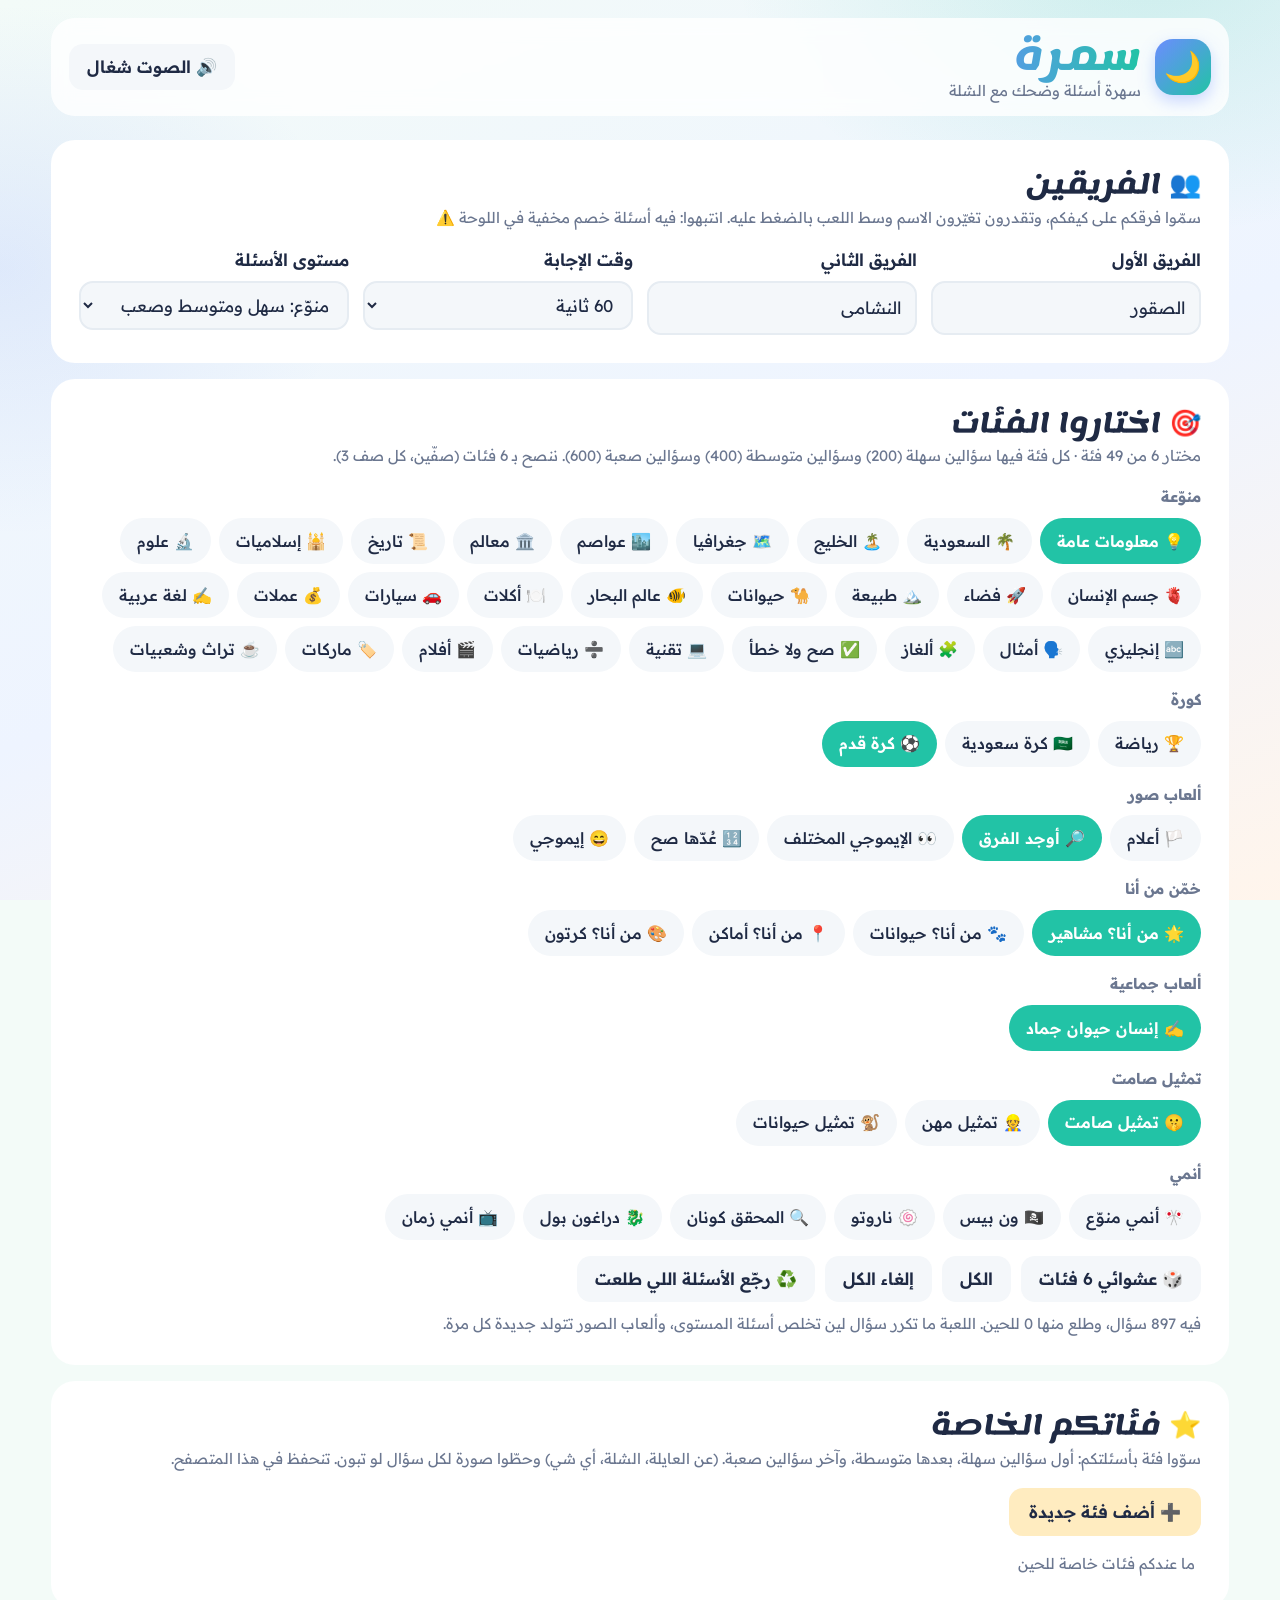
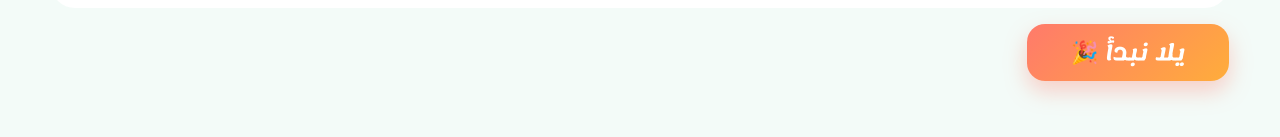
==== commit ec1c6e5a: "Add files via upload" ====
--- a/index.html
+++ b/index.html
@@ -12,7 +12,7 @@
 <body>
 <header>
   <div class="top">
-    <div class="logo"><span class="moon" aria-hidden="true"></span><div><h1>سمرة</h1><small></small></div></div>
+    <div class="logo"><span class="moon" aria-hidden="true">🌙</span><div><h1>سمرة</h1><small>سهرة أسئلة وضحك مع الشلة</small></div></div>
     <div class="row"><button class="ghost" id="mute">🔊 الصوت شغال</button><button class="ghost hide" id="newBtn">لعبة جديدة</button></div>
   </div>
   
@@ -22,14 +22,14 @@
   <section id="setup">
     <div class="panel">
       <h2>👥 الفريقين</h2>
-      <p class="hint"> انتبهوا: فيه أسئلة خصم مخفية في اللوحة </p>
+      <p class="hint">سمّوا فرقكم على كيفكم، وتقدرون تغيّرون الاسم وسط اللعب بالضغط عليه. انتبهوا: فيه أسئلة خصم مخفية في اللوحة ⚠️</p>
       <div class="grid3">
-        <div><label for="tA">الفريق الأول</label><input type="text" id="tA" value="الفريق الاول" maxlength="24"></div>
-        <div><label for="tB">الفريق الثاني</label><input type="text" id="tB" value="الفريق الثاني" maxlength="24"></div>
+        <div><label for="tA">الفريق الأول</label><input type="text" id="tA" value="الصقور" maxlength="24"></div>
+        <div><label for="tB">الفريق الثاني</label><input type="text" id="tB" value="النشامى" maxlength="24"></div>
         <div><label for="tm">وقت الإجابة</label>
           <select id="tm"><option value="30">30 ثانية</option><option value="45">45 ثانية</option><option value="60" selected>60 ثانية</option><option value="90">90 ثانية</option></select></div>
         <div><label for="lv">مستوى الأسئلة</label>
-          <select id="lv"><option value="mix" selected>منوّع: سهل ومتوسط وصعب</option><option value="easy">أغلبه سهل (للصغار)</option><option value="hard">أغلبه صعب (للمحترفين)</option></select></div>
+          <select id="lv"><option value="mix" selected>منوّع: سهل ومتوسط وصعب</option><option value="hard">للمحترفين: أغلبه صعب جداً</option><option value="easy">للصغار: أسئلة أسهل</option></select></div>
       </div>
     </div>
     <div class="panel">
@@ -68,15 +68,30 @@
 
 <div class="ov hide" id="ov" role="dialog" aria-modal="true" aria-labelledby="qt"><div class="qbox" id="qbox"></div></div>
 
+<script>/*! QR Code Generator for JavaScript — Copyright (c) 2009 Kazuhiko Arase — MIT license */
+var qrcode=function(){var t=function(t,r){var e=t,n=g[r],o=null,i=0,a=null,u=[],f={},c=function(t,r){o=function(t){for(var r=new Array(t),e=0;e<t;e+=1){r[e]=new Array(t);for(var n=0;n<t;n+=1)r[e][n]=null}return r}(i=4*e+17),l(0,0),l(i-7,0),l(0,i-7),s(),h(),d(t,r),e>=7&&v(t),null==a&&(a=p(e,n,u)),w(a,r)},l=function(t,r){for(var e=-1;e<=7;e+=1)if(!(t+e<=-1||i<=t+e))for(var n=-1;n<=7;n+=1)r+n<=-1||i<=r+n||(o[t+e][r+n]=0<=e&&e<=6&&(0==n||6==n)||0<=n&&n<=6&&(0==e||6==e)||2<=e&&e<=4&&2<=n&&n<=4)},h=function(){for(var t=8;t<i-8;t+=1)null==o[t][6]&&(o[t][6]=t%2==0);for(var r=8;r<i-8;r+=1)null==o[6][r]&&(o[6][r]=r%2==0)},s=function(){for(var t=B.getPatternPosition(e),r=0;r<t.length;r+=1)for(var n=0;n<t.length;n+=1){var i=t[r],a=t[n];if(null==o[i][a])for(var u=-2;u<=2;u+=1)for(var f=-2;f<=2;f+=1)o[i+u][a+f]=-2==u||2==u||-2==f||2==f||0==u&&0==f}},v=function(t){for(var r=B.getBCHTypeNumber(e),n=0;n<18;n+=1){var a=!t&&1==(r>>n&1);o[Math.floor(n/3)][n%3+i-8-3]=a}for(n=0;n<18;n+=1){a=!t&&1==(r>>n&1);o[n%3+i-8-3][Math.floor(n/3)]=a}},d=function(t,r){for(var e=n<<3|r,a=B.getBCHTypeInfo(e),u=0;u<15;u+=1){var f=!t&&1==(a>>u&1);u<6?o[u][8]=f:u<8?o[u+1][8]=f:o[i-15+u][8]=f}for(u=0;u<15;u+=1){f=!t&&1==(a>>u&1);u<8?o[8][i-u-1]=f:u<9?o[8][15-u-1+1]=f:o[8][15-u-1]=f}o[i-8][8]=!t},w=function(t,r){for(var e=-1,n=i-1,a=7,u=0,f=B.getMaskFunction(r),c=i-1;c>0;c-=2)for(6==c&&(c-=1);;){for(var g=0;g<2;g+=1)if(null==o[n][c-g]){var l=!1;u<t.length&&(l=1==(t[u]>>>a&1)),f(n,c-g)&&(l=!l),o[n][c-g]=l,-1==(a-=1)&&(u+=1,a=7)}if((n+=e)<0||i<=n){n-=e,e=-e;break}}},p=function(t,r,e){for(var n=A.getRSBlocks(t,r),o=b(),i=0;i<e.length;i+=1){var a=e[i];o.put(a.getMode(),4),o.put(a.getLength(),B.getLengthInBits(a.getMode(),t)),a.write(o)}var u=0;for(i=0;i<n.length;i+=1)u+=n[i].dataCount;if(o.getLengthInBits()>8*u)throw"code length overflow. ("+o.getLengthInBits()+">"+8*u+")";for(o.getLengthInBits()+4<=8*u&&o.put(0,4);o.getLengthInBits()%8!=0;)o.putBit(!1);for(;!(o.getLengthInBits()>=8*u||(o.put(236,8),o.getLengthInBits()>=8*u));)o.put(17,8);return function(t,r){for(var e=0,n=0,o=0,i=new Array(r.length),a=new Array(r.length),u=0;u<r.length;u+=1){var f=r[u].dataCount,c=r[u].totalCount-f;n=Math.max(n,f),o=Math.max(o,c),i[u]=new Array(f);for(var g=0;g<i[u].length;g+=1)i[u][g]=255&t.getBuffer()[g+e];e+=f;var l=B.getErrorCorrectPolynomial(c),h=k(i[u],l.getLength()-1).mod(l);for(a[u]=new Array(l.getLength()-1),g=0;g<a[u].length;g+=1){var s=g+h.getLength()-a[u].length;a[u][g]=s>=0?h.getAt(s):0}}var v=0;for(g=0;g<r.length;g+=1)v+=r[g].totalCount;var d=new Array(v),w=0;for(g=0;g<n;g+=1)for(u=0;u<r.length;u+=1)g<i[u].length&&(d[w]=i[u][g],w+=1);for(g=0;g<o;g+=1)for(u=0;u<r.length;u+=1)g<a[u].length&&(d[w]=a[u][g],w+=1);return d}(o,n)};f.addData=function(t,r){var e=null;switch(r=r||"Byte"){case"Numeric":e=M(t);break;case"Alphanumeric":e=x(t);break;case"Byte":e=m(t);break;case"Kanji":e=L(t);break;default:throw"mode:"+r}u.push(e),a=null},f.isDark=function(t,r){if(t<0||i<=t||r<0||i<=r)throw t+","+r;return o[t][r]},f.getModuleCount=function(){return i},f.make=function(){if(e<1){for(var t=1;t<40;t++){for(var r=A.getRSBlocks(t,n),o=b(),i=0;i<u.length;i++){var a=u[i];o.put(a.getMode(),4),o.put(a.getLength(),B.getLengthInBits(a.getMode(),t)),a.write(o)}var g=0;for(i=0;i<r.length;i++)g+=r[i].dataCount;if(o.getLengthInBits()<=8*g)break}e=t}c(!1,function(){for(var t=0,r=0,e=0;e<8;e+=1){c(!0,e);var n=B.getLostPoint(f);(0==e||t>n)&&(t=n,r=e)}return r}())},f.createTableTag=function(t,r){t=t||2;var e="";e+='<table style="',e+=" border-width: 0px; border-style: none;",e+=" border-collapse: collapse;",e+=" padding: 0px; margin: "+(r=void 0===r?4*t:r)+"px;",e+='">',e+="<tbody>";for(var n=0;n<f.getModuleCount();n+=1){e+="<tr>";for(var o=0;o<f.getModuleCount();o+=1)e+='<td style="',e+=" border-width: 0px; border-style: none;",e+=" border-collapse: collapse;",e+=" padding: 0px; margin: 0px;",e+=" width: "+t+"px;",e+=" height: "+t+"px;",e+=" background-color: ",e+=f.isDark(n,o)?"#000000":"#ffffff",e+=";",e+='"/>';e+="</tr>"}return e+="</tbody>",e+="</table>"},f.createSvgTag=function(t,r,e,n){var o={};"object"==typeof arguments[0]&&(t=(o=arguments[0]).cellSize,r=o.margin,e=o.alt,n=o.title),t=t||2,r=void 0===r?4*t:r,(e="string"==typeof e?{text:e}:e||{}).text=e.text||null,e.id=e.text?e.id||"qrcode-description":null,(n="string"==typeof n?{text:n}:n||{}).text=n.text||null,n.id=n.text?n.id||"qrcode-title":null;var i,a,u,c,g=f.getModuleCount()*t+2*r,l="";for(c="l"+t+",0 0,"+t+" -"+t+",0 0,-"+t+"z ",l+='<svg version="1.1" xmlns="http://www.w3.org/2000/svg"',l+=o.scalable?"":' width="'+g+'px" height="'+g+'px"',l+=' viewBox="0 0 '+g+" "+g+'" ',l+=' preserveAspectRatio="xMinYMin meet"',l+=n.text||e.text?' role="img" aria-labelledby="'+y([n.id,e.id].join(" ").trim())+'"':"",l+=">",l+=n.text?'<title id="'+y(n.id)+'">'+y(n.text)+"</title>":"",l+=e.text?'<description id="'+y(e.id)+'">'+y(e.text)+"</description>":"",l+='<rect width="100%" height="100%" fill="white" cx="0" cy="0"/>',l+='<path d="',a=0;a<f.getModuleCount();a+=1)for(u=a*t+r,i=0;i<f.getModuleCount();i+=1)f.isDark(a,i)&&(l+="M"+(i*t+r)+","+u+c);return l+='" stroke="transparent" fill="black"/>',l+="</svg>"},f.createDataURL=function(t,r){t=t||2,r=void 0===r?4*t:r;var e=f.getModuleCount()*t+2*r,n=r,o=e-r;return I(e,e,function(r,e){if(n<=r&&r<o&&n<=e&&e<o){var i=Math.floor((r-n)/t),a=Math.floor((e-n)/t);return f.isDark(a,i)?0:1}return 1})},f.createImgTag=function(t,r,e){t=t||2,r=void 0===r?4*t:r;var n=f.getModuleCount()*t+2*r,o="";return o+="<img",o+=' src="',o+=f.createDataURL(t,r),o+='"',o+=' width="',o+=n,o+='"',o+=' height="',o+=n,o+='"',e&&(o+=' alt="',o+=y(e),o+='"'),o+="/>"};var y=function(t){for(var r="",e=0;e<t.length;e+=1){var n=t.charAt(e);switch(n){case"<":r+="&lt;";break;case">":r+="&gt;";break;case"&":r+="&amp;";break;case'"':r+="&quot;";break;default:r+=n}}return r};return f.createASCII=function(t,r){if((t=t||1)<2)return function(t){t=void 0===t?2:t;var r,e,n,o,i,a=1*f.getModuleCount()+2*t,u=t,c=a-t,g={"██":"█","█ ":"▀"," █":"▄","  ":" "},l={"██":"▀","█ ":"▀"," █":" ","  ":" "},h="";for(r=0;r<a;r+=2){for(n=Math.floor((r-u)/1),o=Math.floor((r+1-u)/1),e=0;e<a;e+=1)i="█",u<=e&&e<c&&u<=r&&r<c&&f.isDark(n,Math.floor((e-u)/1))&&(i=" "),u<=e&&e<c&&u<=r+1&&r+1<c&&f.isDark(o,Math.floor((e-u)/1))?i+=" ":i+="█",h+=t<1&&r+1>=c?l[i]:g[i];h+="\n"}return a%2&&t>0?h.substring(0,h.length-a-1)+Array(a+1).join("▀"):h.substring(0,h.length-1)}(r);t-=1,r=void 0===r?2*t:r;var e,n,o,i,a=f.getModuleCount()*t+2*r,u=r,c=a-r,g=Array(t+1).join("██"),l=Array(t+1).join("  "),h="",s="";for(e=0;e<a;e+=1){for(o=Math.floor((e-u)/t),s="",n=0;n<a;n+=1)i=1,u<=n&&n<c&&u<=e&&e<c&&f.isDark(o,Math.floor((n-u)/t))&&(i=0),s+=i?g:l;for(o=0;o<t;o+=1)h+=s+"\n"}return h.substring(0,h.length-1)},f.renderTo2dContext=function(t,r){r=r||2;for(var e=f.getModuleCount(),n=0;n<e;n++)for(var o=0;o<e;o++)t.fillStyle=f.isDark(n,o)?"black":"white",t.fillRect(n*r,o*r,r,r)},f};t.stringToBytes=(t.stringToBytesFuncs={default:function(t){for(var r=[],e=0;e<t.length;e+=1){var n=t.charCodeAt(e);r.push(255&n)}return r}}).default,t.createStringToBytes=function(t,r){var e=function(){for(var e=S(t),n=function(){var t=e.read();if(-1==t)throw"eof";return t},o=0,i={};;){var a=e.read();if(-1==a)break;var u=n(),f=n()<<8|n();i[String.fromCharCode(a<<8|u)]=f,o+=1}if(o!=r)throw o+" != "+r;return i}(),n="?".charCodeAt(0);return function(t){for(var r=[],o=0;o<t.length;o+=1){var i=t.charCodeAt(o);if(i<128)r.push(i);else{var a=e[t.charAt(o)];"number"==typeof a?(255&a)==a?r.push(a):(r.push(a>>>8),r.push(255&a)):r.push(n)}}return r}};var r,e,n,o,i,a=1,u=2,f=4,c=8,g={L:1,M:0,Q:3,H:2},l=0,h=1,s=2,v=3,d=4,w=5,p=6,y=7,B=(r=[[],[6,18],[6,22],[6,26],[6,30],[6,34],[6,22,38],[6,24,42],[6,26,46],[6,28,50],[6,30,54],[6,32,58],[6,34,62],[6,26,46,66],[6,26,48,70],[6,26,50,74],[6,30,54,78],[6,30,56,82],[6,30,58,86],[6,34,62,90],[6,28,50,72,94],[6,26,50,74,98],[6,30,54,78,102],[6,28,54,80,106],[6,32,58,84,110],[6,30,58,86,114],[6,34,62,90,118],[6,26,50,74,98,122],[6,30,54,78,102,126],[6,26,52,78,104,130],[6,30,56,82,108,134],[6,34,60,86,112,138],[6,30,58,86,114,142],[6,34,62,90,118,146],[6,30,54,78,102,126,150],[6,24,50,76,102,128,154],[6,28,54,80,106,132,158],[6,32,58,84,110,136,162],[6,26,54,82,110,138,166],[6,30,58,86,114,142,170]],e=1335,n=7973,i=function(t){for(var r=0;0!=t;)r+=1,t>>>=1;return r},(o={}).getBCHTypeInfo=function(t){for(var r=t<<10;i(r)-i(e)>=0;)r^=e<<i(r)-i(e);return 21522^(t<<10|r)},o.getBCHTypeNumber=function(t){for(var r=t<<12;i(r)-i(n)>=0;)r^=n<<i(r)-i(n);return t<<12|r},o.getPatternPosition=function(t){return r[t-1]},o.getMaskFunction=function(t){switch(t){case l:return function(t,r){return(t+r)%2==0};case h:return function(t,r){return t%2==0};case s:return function(t,r){return r%3==0};case v:return function(t,r){return(t+r)%3==0};case d:return function(t,r){return(Math.floor(t/2)+Math.floor(r/3))%2==0};case w:return function(t,r){return t*r%2+t*r%3==0};case p:return function(t,r){return(t*r%2+t*r%3)%2==0};case y:return function(t,r){return(t*r%3+(t+r)%2)%2==0};default:throw"bad maskPattern:"+t}},o.getErrorCorrectPolynomial=function(t){for(var r=k([1],0),e=0;e<t;e+=1)r=r.multiply(k([1,C.gexp(e)],0));return r},o.getLengthInBits=function(t,r){if(1<=r&&r<10)switch(t){case a:return 10;case u:return 9;case f:case c:return 8;default:throw"mode:"+t}else if(r<27)switch(t){case a:return 12;case u:return 11;case f:return 16;case c:return 10;default:throw"mode:"+t}else{if(!(r<41))throw"type:"+r;switch(t){case a:return 14;case u:return 13;case f:return 16;case c:return 12;default:throw"mode:"+t}}},o.getLostPoint=function(t){for(var r=t.getModuleCount(),e=0,n=0;n<r;n+=1)for(var o=0;o<r;o+=1){for(var i=0,a=t.isDark(n,o),u=-1;u<=1;u+=1)if(!(n+u<0||r<=n+u))for(var f=-1;f<=1;f+=1)o+f<0||r<=o+f||0==u&&0==f||a==t.isDark(n+u,o+f)&&(i+=1);i>5&&(e+=3+i-5)}for(n=0;n<r-1;n+=1)for(o=0;o<r-1;o+=1){var c=0;t.isDark(n,o)&&(c+=1),t.isDark(n+1,o)&&(c+=1),t.isDark(n,o+1)&&(c+=1),t.isDark(n+1,o+1)&&(c+=1),0!=c&&4!=c||(e+=3)}for(n=0;n<r;n+=1)for(o=0;o<r-6;o+=1)t.isDark(n,o)&&!t.isDark(n,o+1)&&t.isDark(n,o+2)&&t.isDark(n,o+3)&&t.isDark(n,o+4)&&!t.isDark(n,o+5)&&t.isDark(n,o+6)&&(e+=40);for(o=0;o<r;o+=1)for(n=0;n<r-6;n+=1)t.isDark(n,o)&&!t.isDark(n+1,o)&&t.isDark(n+2,o)&&t.isDark(n+3,o)&&t.isDark(n+4,o)&&!t.isDark(n+5,o)&&t.isDark(n+6,o)&&(e+=40);var g=0;for(o=0;o<r;o+=1)for(n=0;n<r;n+=1)t.isDark(n,o)&&(g+=1);return e+=Math.abs(100*g/r/r-50)/5*10},o),C=function(){for(var t=new Array(256),r=new Array(256),e=0;e<8;e+=1)t[e]=1<<e;for(e=8;e<256;e+=1)t[e]=t[e-4]^t[e-5]^t[e-6]^t[e-8];for(e=0;e<255;e+=1)r[t[e]]=e;var n={glog:function(t){if(t<1)throw"glog("+t+")";return r[t]},gexp:function(r){for(;r<0;)r+=255;for(;r>=256;)r-=255;return t[r]}};return n}();function k(t,r){if(void 0===t.length)throw t.length+"/"+r;var e=function(){for(var e=0;e<t.length&&0==t[e];)e+=1;for(var n=new Array(t.length-e+r),o=0;o<t.length-e;o+=1)n[o]=t[o+e];return n}(),n={getAt:function(t){return e[t]},getLength:function(){return e.length},multiply:function(t){for(var r=new Array(n.getLength()+t.getLength()-1),e=0;e<n.getLength();e+=1)for(var o=0;o<t.getLength();o+=1)r[e+o]^=C.gexp(C.glog(n.getAt(e))+C.glog(t.getAt(o)));return k(r,0)},mod:function(t){if(n.getLength()-t.getLength()<0)return n;for(var r=C.glog(n.getAt(0))-C.glog(t.getAt(0)),e=new Array(n.getLength()),o=0;o<n.getLength();o+=1)e[o]=n.getAt(o);for(o=0;o<t.getLength();o+=1)e[o]^=C.gexp(C.glog(t.getAt(o))+r);return k(e,0).mod(t)}};return n}var A=function(){var t=[[1,26,19],[1,26,16],[1,26,13],[1,26,9],[1,44,34],[1,44,28],[1,44,22],[1,44,16],[1,70,55],[1,70,44],[2,35,17],[2,35,13],[1,100,80],[2,50,32],[2,50,24],[4,25,9],[1,134,108],[2,67,43],[2,33,15,2,34,16],[2,33,11,2,34,12],[2,86,68],[4,43,27],[4,43,19],[4,43,15],[2,98,78],[4,49,31],[2,32,14,4,33,15],[4,39,13,1,40,14],[2,121,97],[2,60,38,2,61,39],[4,40,18,2,41,19],[4,40,14,2,41,15],[2,146,116],[3,58,36,2,59,37],[4,36,16,4,37,17],[4,36,12,4,37,13],[2,86,68,2,87,69],[4,69,43,1,70,44],[6,43,19,2,44,20],[6,43,15,2,44,16],[4,101,81],[1,80,50,4,81,51],[4,50,22,4,51,23],[3,36,12,8,37,13],[2,116,92,2,117,93],[6,58,36,2,59,37],[4,46,20,6,47,21],[7,42,14,4,43,15],[4,133,107],[8,59,37,1,60,38],[8,44,20,4,45,21],[12,33,11,4,34,12],[3,145,115,1,146,116],[4,64,40,5,65,41],[11,36,16,5,37,17],[11,36,12,5,37,13],[5,109,87,1,110,88],[5,65,41,5,66,42],[5,54,24,7,55,25],[11,36,12,7,37,13],[5,122,98,1,123,99],[7,73,45,3,74,46],[15,43,19,2,44,20],[3,45,15,13,46,16],[1,135,107,5,136,108],[10,74,46,1,75,47],[1,50,22,15,51,23],[2,42,14,17,43,15],[5,150,120,1,151,121],[9,69,43,4,70,44],[17,50,22,1,51,23],[2,42,14,19,43,15],[3,141,113,4,142,114],[3,70,44,11,71,45],[17,47,21,4,48,22],[9,39,13,16,40,14],[3,135,107,5,136,108],[3,67,41,13,68,42],[15,54,24,5,55,25],[15,43,15,10,44,16],[4,144,116,4,145,117],[17,68,42],[17,50,22,6,51,23],[19,46,16,6,47,17],[2,139,111,7,140,112],[17,74,46],[7,54,24,16,55,25],[34,37,13],[4,151,121,5,152,122],[4,75,47,14,76,48],[11,54,24,14,55,25],[16,45,15,14,46,16],[6,147,117,4,148,118],[6,73,45,14,74,46],[11,54,24,16,55,25],[30,46,16,2,47,17],[8,132,106,4,133,107],[8,75,47,13,76,48],[7,54,24,22,55,25],[22,45,15,13,46,16],[10,142,114,2,143,115],[19,74,46,4,75,47],[28,50,22,6,51,23],[33,46,16,4,47,17],[8,152,122,4,153,123],[22,73,45,3,74,46],[8,53,23,26,54,24],[12,45,15,28,46,16],[3,147,117,10,148,118],[3,73,45,23,74,46],[4,54,24,31,55,25],[11,45,15,31,46,16],[7,146,116,7,147,117],[21,73,45,7,74,46],[1,53,23,37,54,24],[19,45,15,26,46,16],[5,145,115,10,146,116],[19,75,47,10,76,48],[15,54,24,25,55,25],[23,45,15,25,46,16],[13,145,115,3,146,116],[2,74,46,29,75,47],[42,54,24,1,55,25],[23,45,15,28,46,16],[17,145,115],[10,74,46,23,75,47],[10,54,24,35,55,25],[19,45,15,35,46,16],[17,145,115,1,146,116],[14,74,46,21,75,47],[29,54,24,19,55,25],[11,45,15,46,46,16],[13,145,115,6,146,116],[14,74,46,23,75,47],[44,54,24,7,55,25],[59,46,16,1,47,17],[12,151,121,7,152,122],[12,75,47,26,76,48],[39,54,24,14,55,25],[22,45,15,41,46,16],[6,151,121,14,152,122],[6,75,47,34,76,48],[46,54,24,10,55,25],[2,45,15,64,46,16],[17,152,122,4,153,123],[29,74,46,14,75,47],[49,54,24,10,55,25],[24,45,15,46,46,16],[4,152,122,18,153,123],[13,74,46,32,75,47],[48,54,24,14,55,25],[42,45,15,32,46,16],[20,147,117,4,148,118],[40,75,47,7,76,48],[43,54,24,22,55,25],[10,45,15,67,46,16],[19,148,118,6,149,119],[18,75,47,31,76,48],[34,54,24,34,55,25],[20,45,15,61,46,16]],r=function(t,r){var e={};return e.totalCount=t,e.dataCount=r,e},e={};return e.getRSBlocks=function(e,n){var o=function(r,e){switch(e){case g.L:return t[4*(r-1)+0];case g.M:return t[4*(r-1)+1];case g.Q:return t[4*(r-1)+2];case g.H:return t[4*(r-1)+3];default:return}}(e,n);if(void 0===o)throw"bad rs block @ typeNumber:"+e+"/errorCorrectionLevel:"+n;for(var i=o.length/3,a=[],u=0;u<i;u+=1)for(var f=o[3*u+0],c=o[3*u+1],l=o[3*u+2],h=0;h<f;h+=1)a.push(r(c,l));return a},e}(),b=function(){var t=[],r=0,e={getBuffer:function(){return t},getAt:function(r){var e=Math.floor(r/8);return 1==(t[e]>>>7-r%8&1)},put:function(t,r){for(var n=0;n<r;n+=1)e.putBit(1==(t>>>r-n-1&1))},getLengthInBits:function(){return r},putBit:function(e){var n=Math.floor(r/8);t.length<=n&&t.push(0),e&&(t[n]|=128>>>r%8),r+=1}};return e},M=function(t){var r=a,e=t,n={getMode:function(){return r},getLength:function(t){return e.length},write:function(t){for(var r=e,n=0;n+2<r.length;)t.put(o(r.substring(n,n+3)),10),n+=3;n<r.length&&(r.length-n==1?t.put(o(r.substring(n,n+1)),4):r.length-n==2&&t.put(o(r.substring(n,n+2)),7))}},o=function(t){for(var r=0,e=0;e<t.length;e+=1)r=10*r+i(t.charAt(e));return r},i=function(t){if("0"<=t&&t<="9")return t.charCodeAt(0)-"0".charCodeAt(0);throw"illegal char :"+t};return n},x=function(t){var r=u,e=t,n={getMode:function(){return r},getLength:function(t){return e.length},write:function(t){for(var r=e,n=0;n+1<r.length;)t.put(45*o(r.charAt(n))+o(r.charAt(n+1)),11),n+=2;n<r.length&&t.put(o(r.charAt(n)),6)}},o=function(t){if("0"<=t&&t<="9")return t.charCodeAt(0)-"0".charCodeAt(0);if("A"<=t&&t<="Z")return t.charCodeAt(0)-"A".charCodeAt(0)+10;switch(t){case" ":return 36;case"$":return 37;case"%":return 38;case"*":return 39;case"+":return 40;case"-":return 41;case".":return 42;case"/":return 43;case":":return 44;default:throw"illegal char :"+t}};return n},m=function(r){var e=f,n=t.stringToBytes(r),o={getMode:function(){return e},getLength:function(t){return n.length},write:function(t){for(var r=0;r<n.length;r+=1)t.put(n[r],8)}};return o},L=function(r){var e=c,n=t.stringToBytesFuncs.SJIS;if(!n)throw"sjis not supported.";!function(){var t=n("友");if(2!=t.length||38726!=(t[0]<<8|t[1]))throw"sjis not supported."}();var o=n(r),i={getMode:function(){return e},getLength:function(t){return~~(o.length/2)},write:function(t){for(var r=o,e=0;e+1<r.length;){var n=(255&r[e])<<8|255&r[e+1];if(33088<=n&&n<=40956)n-=33088;else{if(!(57408<=n&&n<=60351))throw"illegal char at "+(e+1)+"/"+n;n-=49472}n=192*(n>>>8&255)+(255&n),t.put(n,13),e+=2}if(e<r.length)throw"illegal char at "+(e+1)}};return i},D=function(){var t=[],r={writeByte:function(r){t.push(255&r)},writeShort:function(t){r.writeByte(t),r.writeByte(t>>>8)},writeBytes:function(t,e,n){e=e||0,n=n||t.length;for(var o=0;o<n;o+=1)r.writeByte(t[o+e])},writeString:function(t){for(var e=0;e<t.length;e+=1)r.writeByte(t.charCodeAt(e))},toByteArray:function(){return t},toString:function(){var r="";r+="[";for(var e=0;e<t.length;e+=1)e>0&&(r+=","),r+=t[e];return r+="]"}};return r},S=function(t){var r=t,e=0,n=0,o=0,i={read:function(){for(;o<8;){if(e>=r.length){if(0==o)return-1;throw"unexpected end of file./"+o}var t=r.charAt(e);if(e+=1,"="==t)return o=0,-1;t.match(/^\s$/)||(n=n<<6|a(t.charCodeAt(0)),o+=6)}var i=n>>>o-8&255;return o-=8,i}},a=function(t){if(65<=t&&t<=90)return t-65;if(97<=t&&t<=122)return t-97+26;if(48<=t&&t<=57)return t-48+52;if(43==t)return 62;if(47==t)return 63;throw"c:"+t};return i},I=function(t,r,e){for(var n=function(t,r){var e=t,n=r,o=new Array(t*r),i={setPixel:function(t,r,n){o[r*e+t]=n},write:function(t){t.writeString("GIF87a"),t.writeShort(e),t.writeShort(n),t.writeByte(128),t.writeByte(0),t.writeByte(0),t.writeByte(0),t.writeByte(0),t.writeByte(0),t.writeByte(255),t.writeByte(255),t.writeByte(255),t.writeString(","),t.writeShort(0),t.writeShort(0),t.writeShort(e),t.writeShort(n),t.writeByte(0);var r=a(2);t.writeByte(2);for(var o=0;r.length-o>255;)t.writeByte(255),t.writeBytes(r,o,255),o+=255;t.writeByte(r.length-o),t.writeBytes(r,o,r.length-o),t.writeByte(0),t.writeString(";")}},a=function(t){for(var r=1<<t,e=1+(1<<t),n=t+1,i=u(),a=0;a<r;a+=1)i.add(String.fromCharCode(a));i.add(String.fromCharCode(r)),i.add(String.fromCharCode(e));var f,c,g,l=D(),h=(f=l,c=0,g=0,{write:function(t,r){if(t>>>r!=0)throw"length over";for(;c+r>=8;)f.writeByte(255&(t<<c|g)),r-=8-c,t>>>=8-c,g=0,c=0;g|=t<<c,c+=r},flush:function(){c>0&&f.writeByte(g)}});h.write(r,n);var s=0,v=String.fromCharCode(o[s]);for(s+=1;s<o.length;){var d=String.fromCharCode(o[s]);s+=1,i.contains(v+d)?v+=d:(h.write(i.indexOf(v),n),i.size()<4095&&(i.size()==1<<n&&(n+=1),i.add(v+d)),v=d)}return h.write(i.indexOf(v),n),h.write(e,n),h.flush(),l.toByteArray()},u=function(){var t={},r=0,e={add:function(n){if(e.contains(n))throw"dup key:"+n;t[n]=r,r+=1},size:function(){return r},indexOf:function(r){return t[r]},contains:function(r){return void 0!==t[r]}};return e};return i}(t,r),o=0;o<r;o+=1)for(var i=0;i<t;i+=1)n.setPixel(i,o,e(i,o));var a=D();n.write(a);for(var u=function(){var t=0,r=0,e=0,n="",o={},i=function(t){n+=String.fromCharCode(a(63&t))},a=function(t){if(t<0);else{if(t<26)return 65+t;if(t<52)return t-26+97;if(t<62)return t-52+48;if(62==t)return 43;if(63==t)return 47}throw"n:"+t};return o.writeByte=function(n){for(t=t<<8|255&n,r+=8,e+=1;r>=6;)i(t>>>r-6),r-=6},o.flush=function(){if(r>0&&(i(t<<6-r),t=0,r=0),e%3!=0)for(var o=3-e%3,a=0;a<o;a+=1)n+="="},o.toString=function(){return n},o}(),f=a.toByteArray(),c=0;c<f.length;c+=1)u.writeByte(f[c]);return u.flush(),"data:image/gif;base64,"+u};return t}();qrcode.stringToBytesFuncs["UTF-8"]=function(t){return function(t){for(var r=[],e=0;e<t.length;e++){var n=t.charCodeAt(e);n<128?r.push(n):n<2048?r.push(192|n>>6,128|63&n):n<55296||n>=57344?r.push(224|n>>12,128|n>>6&63,128|63&n):(e++,n=65536+((1023&n)<<10|1023&t.charCodeAt(e)),r.push(240|n>>18,128|n>>12&63,128|n>>6&63,128|63&n))}return r}(t)},function(t){"function"==typeof define&&define.amd?define([],t):"object"==typeof exports&&(module.exports=t())}(function(){return qrcode});</script>
 <script>
 {
 const P=[200,200,400,400,600,600];
 const LVN=['سهل','متوسط','صعب'];
+const HERE=location.protocol.startsWith('http')?location.origin+location.pathname:'';
+const enc=s=>btoa(unescape(encodeURIComponent(s))).replace(/\+/g,'-').replace(/\//g,'_').replace(/=+$/,'');
+const dec=s=>decodeURIComponent(escape(atob(s.replace(/-/g,'+').replace(/_/g,'/'))));
+function qrBox(kind,text,label){
+  if(!HERE||typeof qrcode==='undefined')return `<div class="qrbox"><div class="note">📱 الباركود يشتغل لما تفتحون اللعبة من الرابط (مو من ملف على الجهاز)</div></div>`;
+  const q=qrcode(0,'M');q.addData(HERE+'#s='+enc(JSON.stringify({k:kind,w:text})));q.make();
+  return `<div class="qrbox">${q.createSvgTag({cellSize:4,margin:2,scalable:true})}<div><b>📱 ${label}</b><div class="note">صوّروه بكاميرا جوال ثاني، والسر يطلع له بس</div></div></div>`}
+/* صفحة السر اللي تفتح من الباركود */
+if(location.hash.startsWith('#s=')){document.body.classList.add('secret-mode');let d={};try{d=JSON.parse(dec(location.hash.slice(3)))}catch(e){}
+  const sv=document.createElement('div');sv.className='sv';
+  sv.innerHTML=`<div class="svcard"><div class="svtag">${d.k==='act'?'🤫 مثّل هذا بدون كلام':'🤫 الجواب (لا توريه أحد)'}</div><button id="svbtn" class="show">👀 اضغط عشان تشوف</button><div id="svw" class="svw hide"></div><div class="note">سمرة 🌙</div></div>`;
+  document.body.appendChild(sv);sv.querySelector('#svw').textContent=d.w||'الباركود ما انقرأ صح';
+  sv.querySelector('#svbtn').onclick=e=>{const w=sv.querySelector('#svw');w.classList.toggle('hide');e.target.textContent=w.classList.contains('hide')?'👀 اضغط عشان تشوف':'🙈 خبّه'}}
 const LVMAP={mix:[0,0,1,1,2,2],easy:[0,0,0,0,1,1],hard:[1,1,2,2,2,2]};
 const COLORS=['--c1','--c2','--c3','--c4','--c5','--c6'];
 const GROUPS=['منوّعة','كورة','ألعاب صور','خمّن من أنا','ألعاب جماعية','تمثيل صامت','أنمي','فئاتكم'];
 const FIELDS=['إنسان','حيوان','نبات','جماد','بلاد'],FN=[[0,1,3],[0,1,2,3],[0,1,2,3,4]];
-const AIDS={dbl:'دبل ×2',steal:'🦹 سرقة',call:'📞 صديق 60ث',search:'🔎 بحث 50ث',two:'جوابين'};
+const AIDS={dbl:'دبل ×2',steal:'🦹 سرقة',block:'🚫 منع',call:'📞 صديق 60ث',search:'🔎 بحث 50ث',two:'جوابين'};
 const AIDTIME={call:60,search:50};
 const $=id=>document.getElementById(id);
 const esc=s=>String(s??'').replace(/[&<>"']/g,c=>({'&':'&amp;','<':'&lt;','>':'&gt;','"':'&quot;',"'":'&#39;'}[c]));
@@ -133,7 +148,7 @@
   {bg:'#fff3d6',gr:'#f2d28c',e:['🐪','🌴','⛺','🦂','🌵','☀️','🦅','🏜️','🐫','🦎','🪨','🐐']}
 ];
 function genDiff(seed,lvl){
-  const r=rng(seed),sc=pickR(r,SCENES),c=[{n:10,sz:[36,48],d:3},{n:16,sz:[28,38],d:5},{n:24,sz:[21,29],d:7}][lvl];
+  const r=rng(seed),sc=pickR(r,SCENES),c=[{n:12,sz:[32,44],d:4},{n:18,sz:[26,34],d:6},{n:26,sz:[20,27],d:8}][lvl];
   const pts=place(r,c.n+c.d,c.sz),objs=pts.slice(0,c.n).map(p=>({...p,e:pickR(r,sc.e)})),spare=pts.slice(c.n),right=objs.map(o=>({...o}));
   const types=lvl?['gone','swap','add','size']:['gone','swap','add'],diffs=[];
   for(const i of shuffleR(r,objs.map((_,i)=>i)).slice(0,c.d)){
@@ -153,14 +168,14 @@
   [['🍎','🍅'],['😀','😃'],['🐻','🐨'],['🐝','🪰'],['🍊','🍑'],['🚗','🚙'],['🐯','🦁'],['🌸','🌺']],
   [['😀','😄'],['🕐','🕑'],['🙂','🙃'],['😐','😑'],['🔷','🔹'],['🍏','🍐'],['🌑','🌚'],['😊','☺️'],['🐁','🐀']]
 ];
-function genOdd(seed,lvl){const r=rng(seed),pr=shuffleR(r,pickR(r,ODD[lvl])),n=[5,7,9][lvl];return {type:'odd',n,a:pr[0],b:pr[1],idx:Math.floor(r()*n*n)}}
+function genOdd(seed,lvl){const r=rng(seed),pr=shuffleR(r,pickR(r,ODD[lvl])),n=[6,8,10][lvl];return {type:'odd',n,a:pr[0],b:pr[1],idx:Math.floor(r()*n*n)}}
 const COUNT=[
   [['⭐','🐟','🌸'],['🍎','🍌','🚗'],['🐶','🐱','🐭'],['🎈','⚽','📚'],['🐥','🌵','🍩']],
   [['🍎','🍅','🍒'],['🐝','🦋','🐞'],['🚗','🚕','🚙'],['🐟','🐠','🐡'],['🌸','🌺','🌷']],
   [['🍎','🍅','🍓','🍒'],['⭐','🌟','✨'],['😀','😃','😄'],['🔴','🟠','🟤'],['🐁','🐀','🐹']]
 ];
 function genCount(seed,lvl){
-  const r=rng(seed),set=pickR(r,COUNT[lvl]),c=[{t:[4,8],o:[6,10],sz:[30,40]},{t:[8,13],o:[12,18],sz:[24,32]},{t:[12,18],o:[20,28],sz:[18,25]}][lvl];
+  const r=rng(seed),set=pickR(r,COUNT[lvl]),c=[{t:[7,11],o:[10,14],sz:[26,34]},{t:[11,16],o:[16,22],sz:[21,28]},{t:[15,22],o:[24,32],sz:[17,23]}][lvl];
   const nt=c.t[0]+Math.floor(r()*(c.t[1]-c.t[0]+1)),no=c.o[0]+Math.floor(r()*(c.o[1]-c.o[0]+1));
   const pts=shuffleR(r,place(r,nt+no,c.sz)),objs=pts.map((p,i)=>({...p,e:i<nt?set[0]:pickR(r,set.slice(1)),rot:r()*50-25,tg:i<nt}));
   const count=objs.filter(o=>o.tg).length;
@@ -220,8 +235,8 @@
 $('none').onclick=()=>{sel.clear();chips()};
 
 /* ===== سحب الأسئلة بدون تكرار ===== */
-function draw(cat,lvl,n){
-  const pool=cat.L[lvl]||[],key=cat.n+'|'+lvl;if(!pool.length)return[];
+function draw(cat,lvl,n,pk){
+  const kid=pk==='k',pool=(kid?cat.K:cat.L[pk])||[],key=cat.n+'|'+pk;if(!pool.length)return[];
   let seen=SEEN[key]||[],free=pool.map((_,i)=>i).filter(i=>!seen.includes(i));
   if(free.length<n){SEEN[key]=seen=[];free=pool.map((_,i)=>i)}
   free.sort(()=>Math.random()-.5);
@@ -235,7 +250,8 @@
   const lv=LVMAP[mode]||LVMAP.mix;
   if(cat.gen)return lv.map(l=>({lvl:l,gen:cat.gen,seed:Math.floor(Math.random()*2**31)}));
   const need=[0,0,0];lv.forEach(l=>need[l]++);
-  const got=[0,1,2].map(l=>{let lvl=l;while(cat.L[lvl]&&!cat.L[lvl].length&&lvl>0)lvl--;return need[l]?draw(cat,lvl,need[l]):[]});
+  const pk=mode==='easy'&&cat.K?['k',0,1]:[0,1,2];
+  const got=[0,1,2].map(l=>need[l]?draw(cat,l,need[l],pk[l]):[]);
   return lv.map(l=>got[l].shift());
 }
 
@@ -271,7 +287,7 @@
     <div class="adj"><button data-adj="${i}" data-d="100" aria-label="زيادة 100">+100</button><button data-adj="${i}" data-d="-100" aria-label="خصم 100">−100</button></div>
     <div class="aids">${Object.keys(AIDS).map(k=>{
       const gone=t.used[k],act=k==='dbl'&&t.dbl,dis=gone||k!=='dbl'||!on;
-      return `<button class="aid ${gone?'gone':''} ${act?'act':''}" data-aid="${k}" data-t="${i}" ${dis&&!act?'disabled':''} title="${k==='dbl'?'فعّلوه قبل اختيار السؤال أو داخله':k==='steal'?'يستخدمه الفريق الثاني داخل السؤال':'يُستخدم داخل السؤال'}">${AIDS[k]}</button>`}).join('')}</div>
+      return `<button class="aid ${gone?'gone':''} ${act?'act':''}" data-aid="${k}" data-t="${i}" ${dis&&!act?'disabled':''} title="${k==='dbl'?'فعّلوه قبل اختيار السؤال أو داخله':k==='steal'||k==='block'?'يستخدمه الفريق الثاني داخل السؤال':'يُستخدم داخل السؤال'}">${AIDS[k]}</button>`}).join('')}</div>
   </div>`;
 }
 function renderGame(){
@@ -303,7 +319,7 @@
   const c=S.cats[ci],it=c.items[qi],act=c.type==='act';
   if(it.key){SEEN[it.key]=SEEN[it.key]||[];if(!SEEN[it.key].includes(it.i))SEEN[it.key].push(it.i);ls.set('samra-seen',SEEN)}
   const letter=c.type==='letter',trap=(S.traps||[]).includes(ci+'-'+qi);
-  Q={ci,qi,it,act,letter,trap,ans:S.turn,stolen:false,started:!act,peek:false,phase:'main',left:S.time,max:S.time,shown:false,paused:false,note:'',hint:1,found:new Set(),hit:-1,
+  Q={ci,qi,it,act,letter,trap,blocked:null,ans:S.turn,stolen:false,started:!act,peek:false,phase:'main',left:S.time,max:S.time,shown:false,paused:false,note:'',hint:1,found:new Set(),hit:-1,
      g:it.gen?GEN[it.gen](it.seed,it.lvl):null};
   $('qbox').style.setProperty('--k',`var(${COLORS[ci%6]})`);
   $('ov').classList.remove('hide');play(trap?'trap':'pick');renderQ();startTick();
@@ -329,7 +345,7 @@
   const g=Q.g;
   if(g.type==='diff')return `<div class="pics"><figure><figcaption>الصورة الأولى</figcaption>${g.L}</figure><figure><figcaption>الصورة الثانية</figcaption>${g.R}</figure></div>
     <div class="note">لقيتوا <b>${Q.found.size}</b> من ${g.n} · اضغطوا على مكان الفرق في أي صورة</div>`;
-  if(g.type==='odd'){const fs=[44,32,24][Q.it.lvl];
+  if(g.type==='odd'){const fs=[38,28,22][Q.it.lvl];
     return `<div class="oddgrid" style="grid-template-columns:repeat(${g.n},1fr);--fs:clamp(16px,${fs/6}vw,${fs}px)">${Array.from({length:g.n*g.n},(_,i)=>`<button data-cell="${i}" class="${(Q.hit===i||Q.shown)&&i===g.idx?'hit':''}" aria-label="خانة ${i+1}">${i===g.idx?g.b:g.a}</button>`).join('')}</div>`}
   if(g.type==='count')return `<div class="countbox">${g.svg}</div>`;
   return'';
@@ -339,20 +355,20 @@
   const who=Q.ans,A=S.teams[who],O=1-who,live=Q.phase!=='out'&&!Q.shown;
   const dblNote=S.teams.map(x=>x.dbl?` · ${esc(x.name)} مفعّلين الدبل (${p*2})`:'').join('');
   const aidBtns=['dbl','call','search','two'].map(k=>`<button class="aid ${A.used[k]?'gone':''} ${k==='dbl'&&A.dbl?'act':''}" style="--tc:var(--${who?'b':'a'})" data-qa="${k}" ${A.used[k]||A.dbl&&k==='dbl'||!live?'disabled':''}>${AIDS[k]}</button>`).join('')
-    +(Q.phase==='main'&&!Q.stolen&&live?`<button class="aid ${S.teams[O].used.steal?'gone':''}" style="--tc:var(--${O?'b':'a'})" data-qa="steal" ${S.teams[O].used.steal?'disabled':''}>🦹 ${esc(S.teams[O].name)} يسرقون</button>`:'');
+    +(Q.phase==='main'&&!Q.stolen&&live?['steal','block'].map(k=>`<button class="aid ${S.teams[O].used[k]?'gone':''}" style="--tc:var(--${O?'b':'a'})" data-qa="${k}" ${S.teams[O].used[k]?'disabled':''}>${k==='steal'?'🦹':'🚫'} ${esc(S.teams[O].name)} ${k==='steal'?'يسرقون':'يمنعون'}</button>`).join(''):'');
   let qtext,body='',ans=it.a;
   if(Q.act)qtext=Q.shown?'الكلمة كانت':`واحد من «${esc(t.name)}» يمثّل بدون ولا كلمة، والباقين يخمّنون 🤫`;
   else if(Q.letter){const f=FN[it.lvl];qtext='اكتبوا بسرعة كلمات تبدأ بحرف:';
     body=`<div class="letter">${esc(it.q)}</div><div class="fields">${f.map(i=>`<span>${FIELDS[i]}</span>`).join('')}</div>`;
     if(Q.shown){const ex=(typeof LETTERS!=='undefined'&&LETTERS[it.q])||[];body+=`<div class="examples">${f.map(i=>`<div><small>${FIELDS[i]}</small><b>${esc(ex[i]||'—')}</b></div>`).join('')}</div>`}
     ans='الأكثر كلمات صحيحة ياخذ النقاط'}
-  else if(it.clues){qtext='خمّنوا من أنا؟';body=`<ol class="clues">${it.clues.slice(0,Q.shown?it.clues.length:Q.hint).map((x,i)=>`<li><b>${i+1}.</b>${esc(x)}</li>`).join('')}</ol>`}
+  else if(it.clues){qtext='خمّنوا من أنا؟';body=(Q.shown?'':qrBox('who',it.a,'المقدّم يصوّر الباركود عشان يشوف الجواب'))+`<ol class="clues">${it.clues.slice(0,Q.shown?it.clues.length:Q.hint).map((x,i)=>`<li><b>${i+1}.</b>${esc(x)}</li>`).join('')}</ol>`}
   else if(g){qtext=g.type==='diff'?`أوجدوا الـ ${g.n} فروق بين الصورتين 🔎`:g.type==='odd'?'وين الإيموجي المختلف؟ 👀':`كم ${g.target} في الصورة؟`;
     body=picBody();ans=g.type==='diff'?`${g.n} فروق (معلّمة بالدوائر)`:g.type==='odd'?`${g.b} في الصف ${Math.floor(g.idx/g.n)+1}، الخانة ${g.idx%g.n+1}`:`${g.count} × ${g.target}`}
   else{qtext=esc(it.q);body=pic(it.img)}
   let mid;
   if(Q.shown)mid=`<div class="ans">${esc(ans)}</div>`;
-  else if(!Q.started)mid=`${Q.peek?`<div class="secret">${esc(it.q)}</div>`:''}
+  else if(!Q.started)mid=`${qrBox('act',it.q,'الممثل يصوّر الباركود عشان يعرف وش يمثّل')}${Q.peek?`<div class="secret">${esc(it.q)}</div>`:''}
      <div class="btns"><button class="peek" id="peek">${Q.peek?'🙈 خبّ الكلمة':'👀 شوف الكلمة (للممثل بس)'}</button><button class="show" id="go">🎬 ابدأ التمثيل</button></div>`;
   else mid=`<div class="clock"><div class="ring ${Q.left<=5?'low':''}" style="--p:${Q.max?Q.left/Q.max*100:0};--c:var(--${who?'b':'a'})"><span>${Q.left}</span></div>
        <div><div class="who">${statusText()}</div><div class="note">${esc(Q.note)||'إذا ما جاوبوا، تنتقل الفرصة للفريق الثاني 20 ثانية'}</div></div></div>
@@ -364,7 +380,8 @@
      <div class="qtext" id="qt">${qtext}</div>
      ${body}
      ${mid}
-     <div class="btns">${Q.shown?
+     ${Q.blocked!=null?`<div class="trap" style="background:var(--c4)">🚫 ${esc(S.teams[Q.blocked].name)} منعوا ${esc(S.teams[1-Q.blocked].name)} من الإجابة! السؤال راح عليهم</div>`:''}
+     <div class="btns">${Q.blocked!=null?'<button class="show" data-win="-2">كمّلوا ➡️</button>':Q.shown?
        `<button class="award" style="background:var(--a)" data-win="0">صح لـ ${esc(S.teams[0].name)} +${S.teams[0].dbl?p*2:p}</button>
         <button class="award" style="background:var(--b)" data-win="1">صح لـ ${esc(S.teams[1].name)} +${S.teams[1].dbl?p*2:p}</button>
         <button class="soft" data-win="-1">ما أحد جاوب${penalized()?` (−${S.teams[loser()].dbl?p*2:p} من ${esc(S.teams[loser()].name)})`:''}</button>`:
@@ -393,6 +410,7 @@
   if(id==='skip'){Q.phase='steal';Q.ans=1-S.turn;Q.left=Q.max=20;Q.note='';play('steal');renderQ();return}
   const qa=e.target.closest('[data-qa]');
   if(qa&&!qa.disabled){const k=qa.dataset.qa,A=S.teams[Q.ans];play('aid');
+    if(k==='block'){const O=1-Q.ans;S.teams[O].used.block=true;Q.blocked=O;Q.shown=true;play('no');save();renderQ();return}
     if(k==='steal'){const O=1-Q.ans;S.teams[O].used.steal=true;Q.stolen=true;Q.ans=O;Q.left=Q.max=S.time;Q.paused=false;
       Q.note='إذا جاوبوا غلط ينخصم منهم 😬';play('steal')}
     else if(k==='dbl'){A.dbl=true;A.used.dbl=true;Q.note=`${A.name} دبّلوا! الصح ×2${penalized()?' والغلط ×2':''}`}
@@ -401,7 +419,8 @@
     save();renderQ();return}
   const w=e.target.closest('[data-win]');
   if(w){const i=+w.dataset.win,p=P[Q.qi];
-    if(i>=0){S.teams[i].score+=S.teams[i].dbl?p*2:p;play('ok');confetti()}
+    if(i===-2){}
+    else if(i>=0){S.teams[i].score+=S.teams[i].dbl?p*2:p;play('ok');confetti()}
     else{if(penalized()){const L=S.teams[loser()];L.score-=L.dbl?p*2:p}play('no')}
     S.teams.forEach(x=>{if(x.dbl){x.dbl=false;x.used.dbl=true}});
     S.done[Q.ci+'-'+Q.qi]=1;S.turn=1-S.turn;Q=null;clearInterval(tick);$('ov').classList.add('hide');
--- a/style.css
+++ b/style.css
@@ -195,3 +195,13 @@
 }
 @media(max-width:420px){.board{grid-template-columns:1fr}}
 @media(prefers-reduced-motion:reduce){*{transition:none!important;animation:none!important}.confetti{display:none}}
+
+/* ---------- الباركود وصفحة السر ---------- */
+.qrbox{display:flex;align-items:center;justify-content:center;gap:16px;flex-wrap:wrap;background:var(--soft);border-radius:20px;padding:12px 16px;margin:0 auto;width:min(560px,100%);text-align:start}
+.qrbox svg{width:130px;height:130px;background:#fff;border-radius:12px;padding:4px;flex:none}
+.qrbox b{font-size:17px}
+body.secret-mode>header,body.secret-mode>main,body.secret-mode>.ov{display:none!important}
+.sv{min-height:100vh;display:grid;place-items:center;padding:20px}
+.svcard{background:var(--card);border-radius:28px;box-shadow:var(--shadow);padding:30px 24px;width:min(460px,100%);text-align:center;display:grid;gap:18px}
+.svtag{font-family:var(--title);font-size:20px;color:var(--mute)}
+.svw{font-family:var(--title);font-size:clamp(34px,10vw,52px);line-height:1.4;background:linear-gradient(135deg,var(--c4),var(--c3));color:#fff;border-radius:22px;padding:24px 14px}
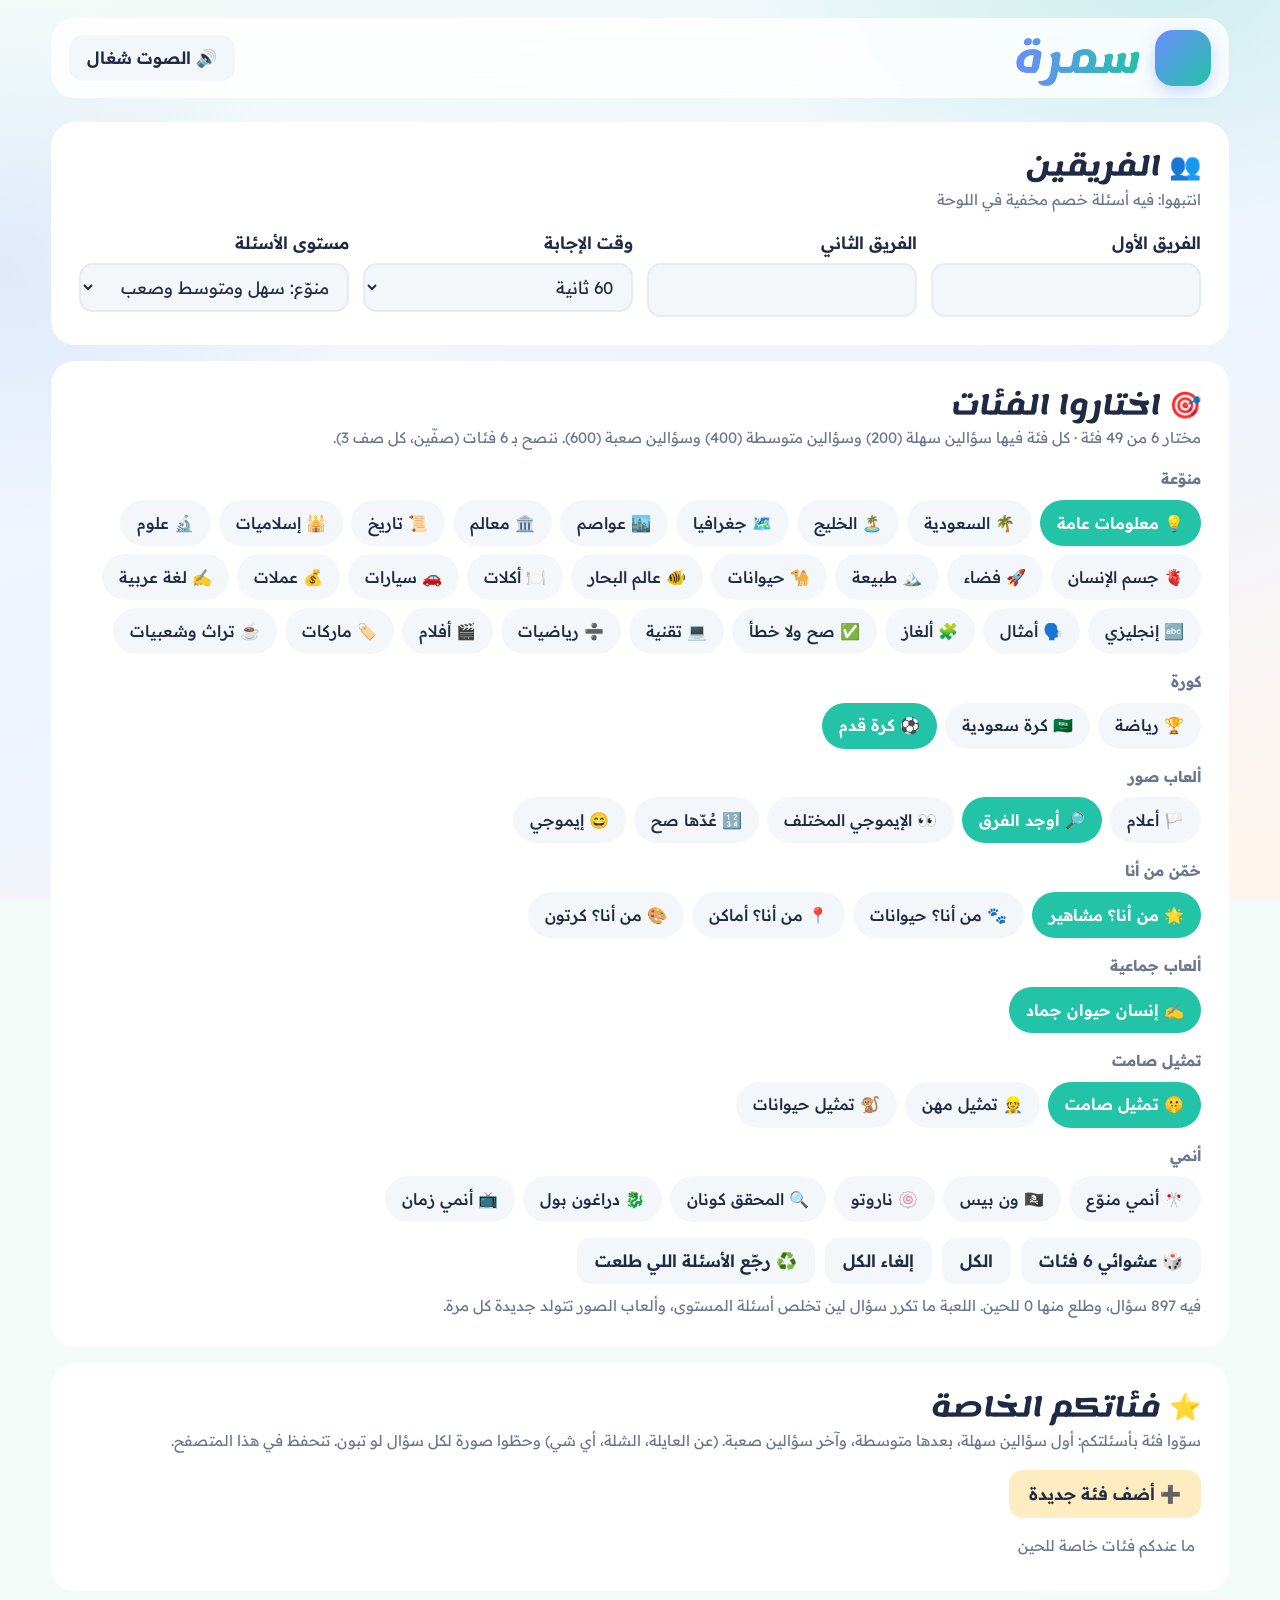
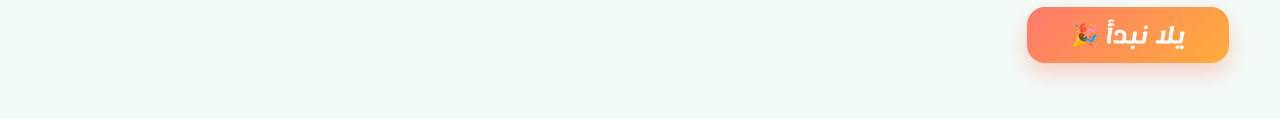
==== commit 3a599439: "Add files via upload" ====
--- a/index.html
+++ b/index.html
@@ -12,7 +12,7 @@
 <body>
 <header>
   <div class="top">
-    <div class="logo"><span class="moon" aria-hidden="true">🌙</span><div><h1>سمرة</h1><small>سهرة أسئلة وضحك مع الشلة</small></div></div>
+    <div class="logo"><span class="moon" aria-hidden="true"></span><div><h1>سمرة</h1><small></small></div></div>
     <div class="row"><button class="ghost" id="mute">🔊 الصوت شغال</button><button class="ghost hide" id="newBtn">لعبة جديدة</button></div>
   </div>
   
@@ -22,10 +22,10 @@
   <section id="setup">
     <div class="panel">
       <h2>👥 الفريقين</h2>
-      <p class="hint">سمّوا فرقكم على كيفكم، وتقدرون تغيّرون الاسم وسط اللعب بالضغط عليه. انتبهوا: فيه أسئلة خصم مخفية في اللوحة ⚠️</p>
+      <p class="hint">انتبهوا: فيه أسئلة خصم مخفية في اللوحة </p>
       <div class="grid3">
-        <div><label for="tA">الفريق الأول</label><input type="text" id="tA" value="الصقور" maxlength="24"></div>
-        <div><label for="tB">الفريق الثاني</label><input type="text" id="tB" value="النشامى" maxlength="24"></div>
+        <div><label for="tA">الفريق الأول</label><input type="text" id="tA" value="" maxlength="24"></div>
+        <div><label for="tB">الفريق الثاني</label><input type="text" id="tB" value="" maxlength="24"></div>
         <div><label for="tm">وقت الإجابة</label>
           <select id="tm"><option value="30">30 ثانية</option><option value="45">45 ثانية</option><option value="60" selected>60 ثانية</option><option value="90">90 ثانية</option></select></div>
         <div><label for="lv">مستوى الأسئلة</label>
